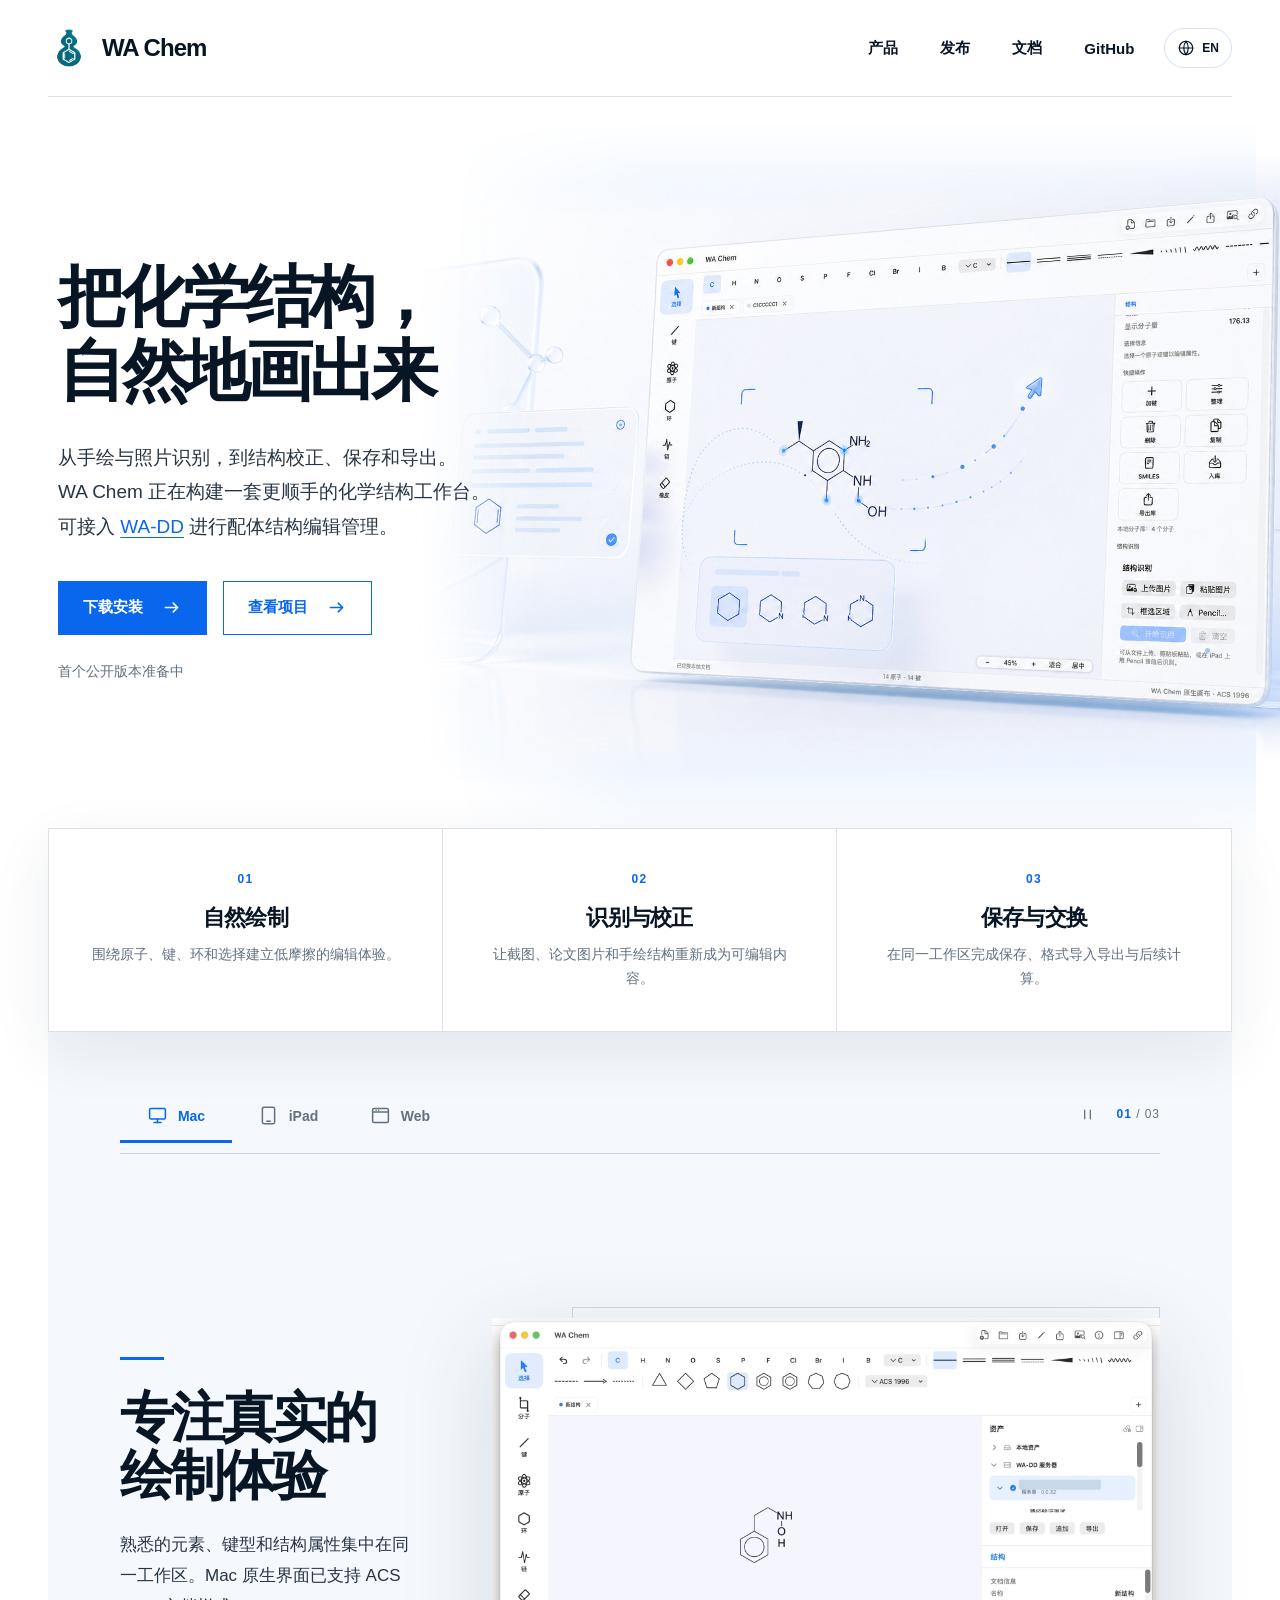
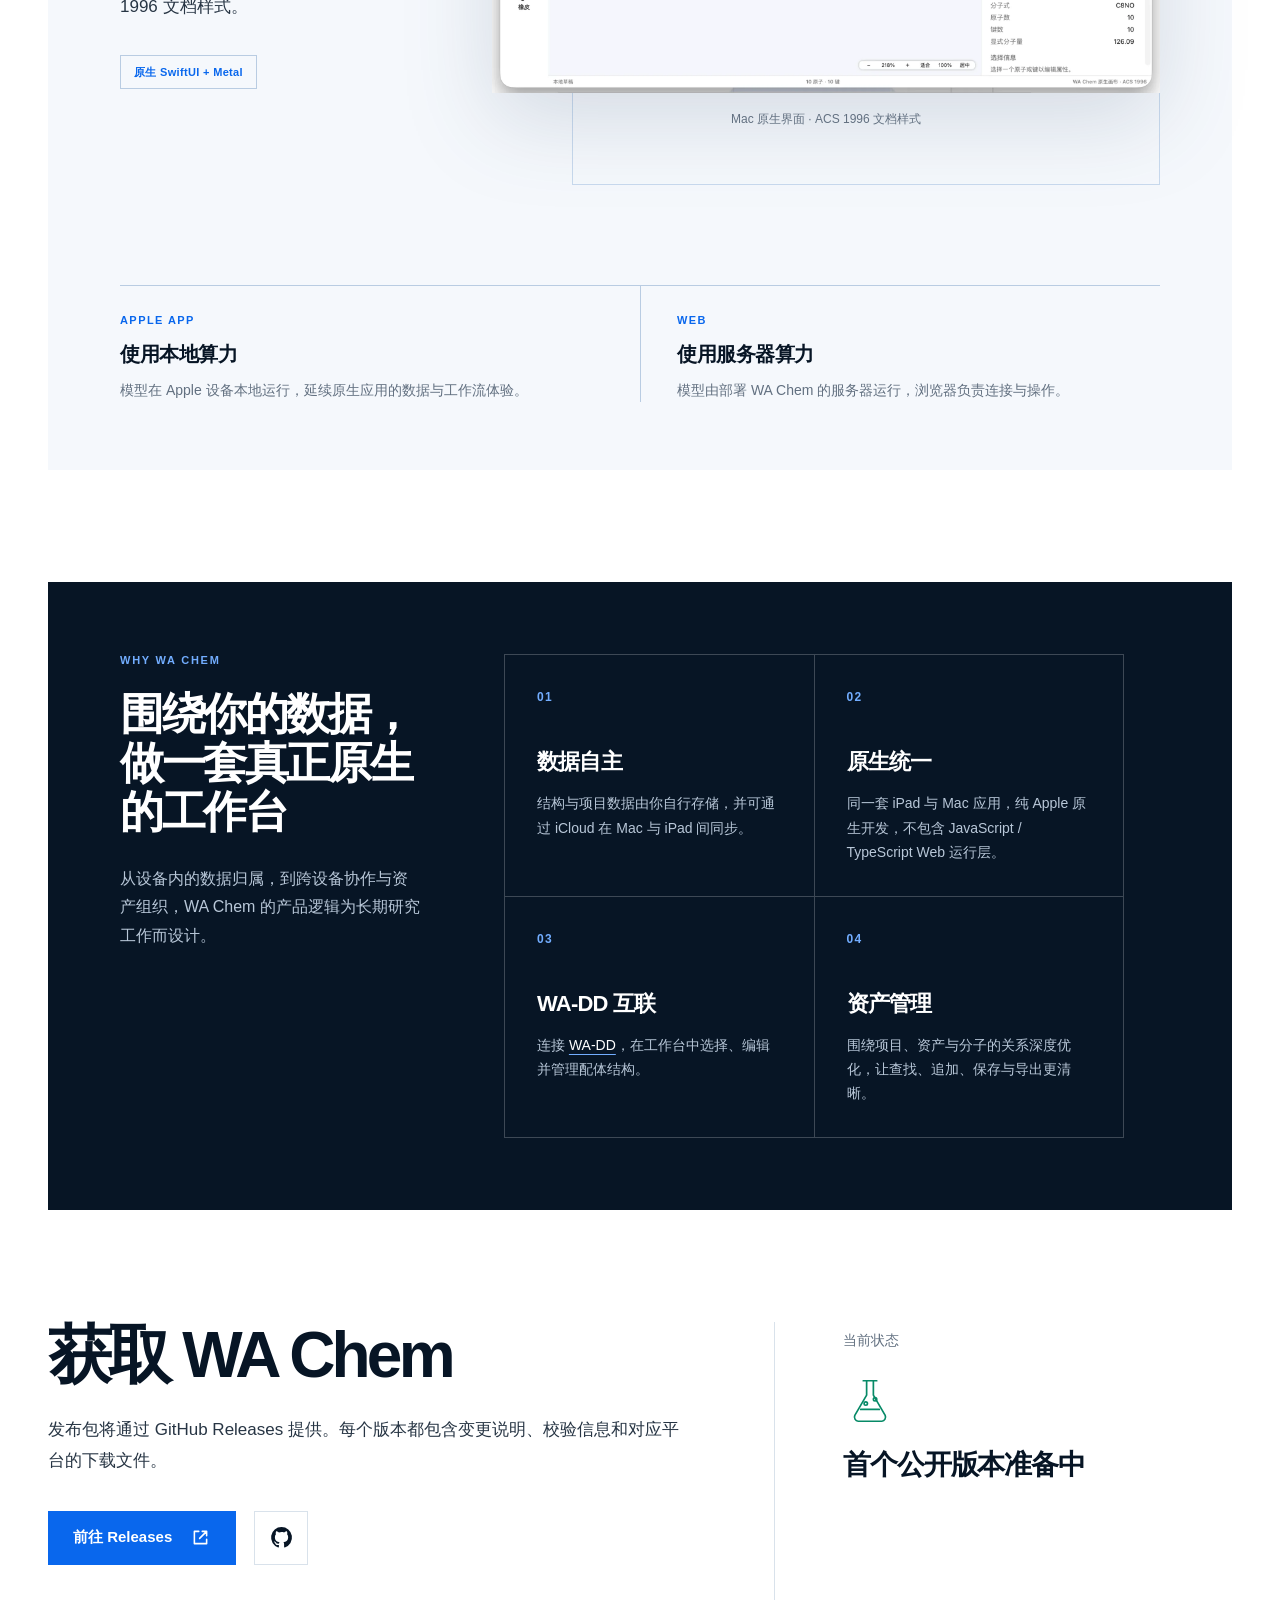
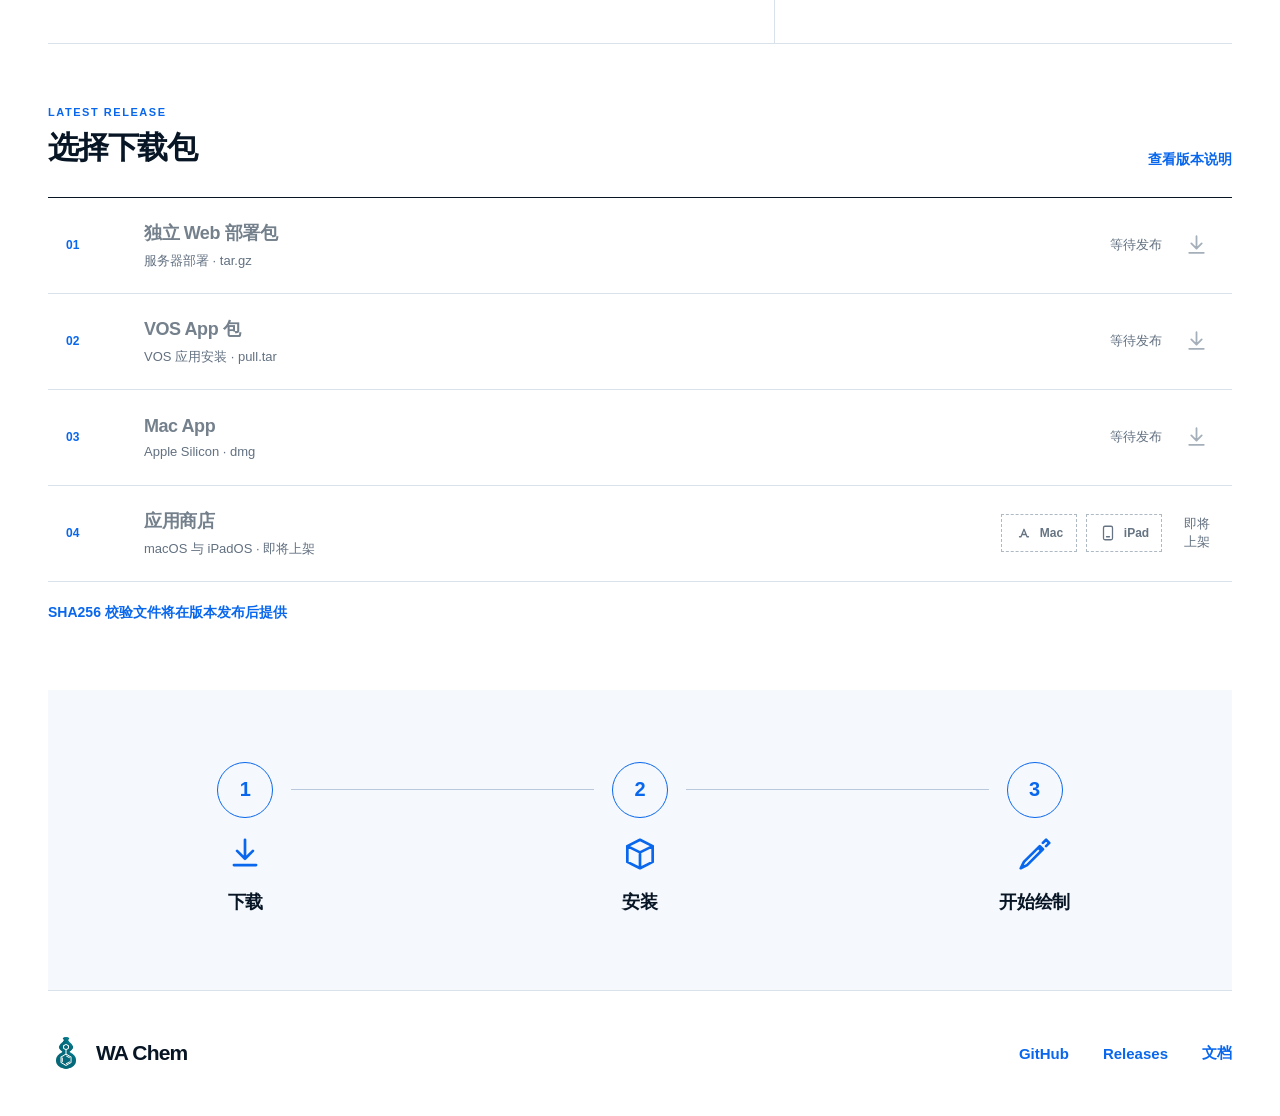
==== index.html @ e9c5c5ae "feat: add Web experience carousel slide" ====
<!doctype html>
<html lang="zh-CN">
  <head>
    <meta charset="UTF-8" />
    <meta name="viewport" content="width=device-width, initial-scale=1" />
    <meta name="description" data-i18n-content="metaDescription" content="WA Chem 官方门户：原生 Mac 与 iPad 化学结构工作台，支持数据自主存储、iCloud 同步及 WA-DD 互联。" />
    <meta name="theme-color" content="#ffffff" />
    <title>WA Chem — 化学结构工作台</title>
    <link rel="icon" type="image/png" href="assets/wa-chem-logo.png" />
    <link rel="stylesheet" href="styles.css" />
    <script defer src="script.js"></script>
  </head>
  <body>
    <a class="skip-link" href="#main" data-i18n="skipLink">跳到主要内容</a>
    <header class="site-header">
      <a class="brand" href="#top" aria-label="WA Chem 首页" data-i18n-aria="brandHome">
        <img src="assets/wa-chem-logo.png" alt="" width="42" height="42" />
        <span>WA Chem</span>
      </a>
      <div class="header-actions">
        <nav aria-label="主要导航" data-i18n-aria="mainNavigation">
          <a href="#product" data-i18n="navProduct">产品</a>
          <a href="#releases" data-i18n="navReleases">发布</a>
          <a href="https://github.com/huluxiaohuowa/wachem-web/tree/main/docs" data-i18n="navDocs">文档</a>
          <a href="https://github.com/huluxiaohuowa/wachem-web">GitHub</a>
        </nav>
        <button class="language-toggle" type="button" data-language-toggle aria-label="Switch to English">
          <svg aria-hidden="true" viewBox="0 0 24 24"><circle cx="12" cy="12" r="9" /><path d="M3 12h18M12 3a15 15 0 0 1 0 18M12 3a15 15 0 0 0 0 18" /></svg>
          <span data-language-label>EN</span>
        </button>
      </div>
    </header>

    <main id="main">
      <section class="hero" id="top" aria-labelledby="hero-title">
        <div class="hero-copy">
          <h1 id="hero-title" data-i18n-html="heroTitle">把化学结构，<br />自然地画出来</h1>
          <p data-i18n-html="heroBody">
            从手绘与照片识别，到结构校正、保存和导出。<br />
            WA Chem 正在构建一套更顺手的化学结构工作台。<br />
            可接入 <a href="https://wa-dd.fuluwa.top">WA-DD</a> 进行配体结构编辑管理。
          </p>
          <div class="actions">
            <a class="button button-primary" href="#releases">
              <span data-i18n="viewReleases">下载安装</span>
              <svg aria-hidden="true" viewBox="0 0 24 24"><path d="M5 12h14m-5-5 5 5-5 5" /></svg>
            </a>
            <a class="button button-secondary" href="https://github.com/huluxiaohuowa/wachem-web">
              <span data-i18n="viewProject">查看项目</span>
              <svg aria-hidden="true" viewBox="0 0 24 24"><path d="M5 12h14m-5-5 5 5-5 5" /></svg>
            </a>
          </div>
          <p class="release-note" data-release-status data-i18n="releasePending">首个公开版本准备中</p>
        </div>

        <figure class="molecule-stage">
          <img
            src="assets/hero-ai-assisted.jpg"
            alt="WA Chem 中由 AI 辅助识别与编辑化学结构的理念图"
            data-i18n-alt="heroAlt"
            width="1535"
            height="1024"
          />
        </figure>
      </section>

      <section class="product-strip" id="product" aria-label="WA Chem 核心流程" data-i18n-aria="productFlow">
        <div>
          <span class="strip-number">01</span>
          <h2 data-i18n="naturalDrawing">自然绘制</h2>
          <p data-i18n="naturalDrawingBody">围绕原子、键、环和选择建立低摩擦的编辑体验。</p>
        </div>
        <div>
          <span class="strip-number">02</span>
          <h2 data-i18n="recognitionCorrection">识别与校正</h2>
          <p data-i18n="recognitionCorrectionBody">让截图、论文图片和手绘结构重新成为可编辑内容。</p>
        </div>
        <div>
          <span class="strip-number">03</span>
          <h2 data-i18n="saveExchange">保存与交换</h2>
          <p data-i18n="saveExchangeBody">在同一工作区完成保存、格式导入导出与后续计算。</p>
        </div>
      </section>

      <section class="experience-section" id="interface" data-device="mac" aria-label="Mac、iPad 与 Web 使用体验" data-i18n-aria="nativeExperience">
        <span class="anchor-target" id="platform" aria-hidden="true"></span>
        <div class="experience-toolbar">
          <div class="experience-tabs" role="tablist" aria-label="切换设备界面" data-i18n-aria="deviceSwitcher">
            <button id="tab-mac" type="button" role="tab" aria-selected="true" aria-controls="panel-mac" data-experience-tab="mac" data-i18n-aria="showMac">
              <svg aria-hidden="true" viewBox="0 0 24 24"><rect x="3" y="4" width="18" height="12" rx="1.5" /><path d="M8 20h8M12 16v4" /></svg>
              <span>Mac</span>
            </button>
            <button id="tab-ipad" type="button" role="tab" aria-selected="false" aria-controls="panel-ipad" tabindex="-1" data-experience-tab="ipad" data-i18n-aria="showIpad">
              <svg aria-hidden="true" viewBox="0 0 24 24"><rect x="5" y="2.5" width="14" height="19" rx="2" /><path d="M10 18.5h4" /></svg>
              <span>iPad</span>
            </button>
            <button id="tab-web" type="button" role="tab" aria-selected="false" aria-controls="panel-web" tabindex="-1" data-experience-tab="web" data-i18n-aria="showWeb">
              <svg aria-hidden="true" viewBox="0 0 24 24"><rect x="3" y="4" width="18" height="16" rx="1.5" /><path d="M3 8h18M7 6h.01M10 6h.01" /></svg>
              <span>Web</span>
            </button>
          </div>
          <div class="experience-status">
            <button class="experience-autoplay" type="button" data-experience-autoplay aria-label="暂停自动轮播" title="暂停自动轮播" data-i18n-aria="pauseCarousel" data-i18n-title="pauseCarousel">
              <svg class="experience-pause-icon" aria-hidden="true" viewBox="0 0 24 24"><path d="M8 6v12M16 6v12" /></svg>
              <svg class="experience-play-icon" aria-hidden="true" viewBox="0 0 24 24"><path d="m9 6 9 6-9 6Z" /></svg>
            </button>
            <span class="experience-counter"><strong data-experience-counter>01</strong> / 03</span>
          </div>
        </div>

        <div class="experience-panels">
          <article class="experience-panel is-active" id="panel-mac" role="tabpanel" aria-labelledby="tab-mac" data-experience-panel="mac">
            <div class="experience-copy">
              <h2 data-i18n="interfaceTitle">专注真实的绘制体验</h2>
              <p data-i18n="interfaceBody">熟悉的元素、键型和结构属性集中在同一工作区。Mac 原生界面已支持 ACS 1996 文档样式。</p>
              <div class="experience-facts">
                <span data-i18n="nativeRendering">原生 SwiftUI + Metal</span>
              </div>
            </div>
            <figure class="experience-media experience-media-mac">
              <img
                src="assets/editor-mac.webp"
                alt="WA Chem Mac 原生编辑器界面，画布使用 ACS 1996 文档样式"
                data-i18n-alt="interfaceAlt"
                width="2200"
                height="1234"
                loading="lazy"
              />
              <figcaption data-i18n="macCaption">Mac 原生界面 · ACS 1996 文档样式</figcaption>
            </figure>
          </article>

          <article class="experience-panel" id="panel-ipad" role="tabpanel" aria-labelledby="tab-ipad" aria-hidden="true" inert data-experience-panel="ipad">
            <div class="experience-copy">
              <h2 data-i18n="platformTitle">Mac 与 iPad，统一的不只是界面</h2>
              <p data-i18n="platformBody">同一套原生 Apple 应用，共享编辑器、文档和资产管理逻辑；针对键鼠、触控与 Apple Pencil 自然适配。</p>
              <div class="experience-facts">
                <span data-i18n="touchAndPencil">触控 + Apple Pencil</span>
                <span data-i18n="icloudSync">iCloud 同步</span>
              </div>
            </div>
            <figure class="experience-media experience-media-ipad">
              <img
                src="docs/assets/editor-ipad.webp"
                alt="WA Chem 在 iPad 上运行的原生编辑器界面"
                data-i18n-alt="ipadAlt"
                width="1000"
                height="1295"
                loading="lazy"
              />
              <figcaption data-i18n="ipadCaption">iPad 原生界面 · 与 Mac 共享产品逻辑</figcaption>
            </figure>
          </article>

          <article class="experience-panel" id="panel-web" role="tabpanel" aria-labelledby="tab-web" aria-hidden="true" inert data-experience-panel="web">
            <div class="experience-copy">
              <h2 data-i18n="webExperienceTitle">随时进入 Web 工作台</h2>
              <p data-i18n="webExperienceBody">在浏览器中完成结构绘制、图像识别与 SDF 资产管理，并连接 WA-DD 延续配体结构工作流。</p>
              <div class="experience-facts">
                <span data-i18n="browserAccess">浏览器访问</span>
                <span data-i18n="serverPowered">服务器算力</span>
              </div>
            </div>
            <figure class="experience-media experience-media-web">
              <img
                src="assets/editor-web.webp"
                alt="WA Chem Web 版化学结构编辑器与资产管理界面"
                data-i18n-alt="webExperienceAlt"
                width="2200"
                height="1019"
                loading="lazy"
              />
              <figcaption data-i18n="webExperienceCaption">Web 工作台 · 服务器算力</figcaption>
            </figure>
          </article>
        </div>

        <div class="compute-paths" aria-label="不同版本的模型算力来源" data-i18n-aria="computePaths">
          <article>
            <span>Apple App</span>
            <strong data-i18n="localCompute">使用本地算力</strong>
            <p data-i18n="localComputeBody">模型在 Apple 设备本地运行，延续原生应用的数据与工作流体验。</p>
          </article>
          <article>
            <span>Web</span>
            <strong data-i18n="serverCompute">使用服务器算力</strong>
            <p data-i18n="serverComputeBody">模型由部署 WA Chem 的服务器运行，浏览器负责连接与操作。</p>
          </article>
        </div>
      </section>

      <section class="advantage-section" aria-labelledby="advantage-title">
        <div class="advantage-heading">
          <span>Why WA Chem</span>
          <h2 id="advantage-title" data-i18n="advantageTitle">围绕你的数据，做一套真正原生的工作台</h2>
          <p data-i18n="advantageBody">从设备内的数据归属，到跨设备协作与资产组织，WA Chem 的产品逻辑为长期研究工作而设计。</p>
        </div>
        <div class="advantage-grid">
          <article>
            <span>01</span>
            <h3 data-i18n="dataOwnership">数据自主</h3>
            <p data-i18n="dataOwnershipBody">结构与项目数据由你自行存储，并可通过 iCloud 在 Mac 与 iPad 间同步。</p>
          </article>
          <article>
            <span>02</span>
            <h3 data-i18n="nativeUnified">原生统一</h3>
            <p data-i18n="nativeUnifiedBody">同一套 iPad 与 Mac 应用，纯 Apple 原生开发，不包含 JavaScript / TypeScript Web 运行层。</p>
          </article>
          <article>
            <span>03</span>
            <h3 data-i18n="waDdConnection">WA-DD 互联</h3>
            <p data-i18n-html="waDdConnectionBody">连接 <a href="https://wa-dd.fuluwa.top">WA-DD</a>，在工作台中选择、编辑并管理配体结构。</p>
          </article>
          <article>
            <span>04</span>
            <h3 data-i18n="assetManagement">资产管理</h3>
            <p data-i18n="assetManagementBody">围绕项目、资产与分子的关系深度优化，让查找、追加、保存与导出更清晰。</p>
          </article>
        </div>
      </section>

      <section class="release-section" id="releases" aria-labelledby="releases-title">
        <div class="release-copy">
          <h2 id="releases-title" data-i18n="getWaChem">获取 WA Chem</h2>
          <p data-i18n="releaseBody">发布包将通过 GitHub Releases 提供。每个版本都包含变更说明、校验信息和对应平台的下载文件。</p>
          <div class="release-actions">
            <a class="button button-primary" href="https://github.com/huluxiaohuowa/wachem-web/releases">
              <span data-i18n="goToReleases">前往 Releases</span>
              <svg aria-hidden="true" viewBox="0 0 24 24"><path d="M14 5h5v5m0-5-8 8M19 14v5H5V5h5" /></svg>
            </a>
            <a class="github-link" href="https://github.com/huluxiaohuowa/wachem-web" aria-label="在 GitHub 查看 wachem-web" data-i18n-aria="viewOnGitHub">
              <svg aria-hidden="true" viewBox="0 0 24 24"><path d="M12 2a10 10 0 0 0-3.16 19.49c.5.09.68-.22.68-.48v-1.88c-2.78.6-3.37-1.18-3.37-1.18-.45-1.16-1.11-1.47-1.11-1.47-.91-.62.07-.61.07-.61 1 .07 1.53 1.03 1.53 1.03.9 1.53 2.35 1.09 2.92.83.09-.65.35-1.09.64-1.34-2.22-.25-4.55-1.11-4.55-4.94 0-1.09.39-1.98 1.03-2.68-.1-.25-.45-1.27.1-2.64 0 0 .84-.27 2.75 1.02A9.56 9.56 0 0 1 12 6.82c.85 0 1.71.11 2.51.34 1.91-1.29 2.75-1.02 2.75-1.02.55 1.37.2 2.39.1 2.64.64.7 1.03 1.59 1.03 2.68 0 3.84-2.34 4.69-4.57 4.94.36.31.68.92.68 1.86v2.76c0 .27.18.58.69.48A10 10 0 0 0 12 2Z" /></svg>
            </a>
          </div>
        </div>
        <div class="release-status" aria-live="polite">
          <span data-i18n="currentStatus">当前状态</span>
          <div class="flask" aria-hidden="true">
            <svg viewBox="0 0 64 64"><path d="M24 8h16M28 8v17L14 49a5 5 0 0 0 4 7h28a5 5 0 0 0 4-7L36 25V8M21 42h22" /><circle cx="27" cy="35" r="2" /><circle cx="38" cy="30" r="2" /></svg>
          </div>
          <strong data-release-status data-i18n="releasePending">首个公开版本准备中</strong>
        </div>

        <div class="latest-downloads" aria-labelledby="latest-downloads-title">
          <div class="downloads-heading">
            <div>
              <span>Latest Release</span>
              <h3 id="latest-downloads-title" data-i18n="chooseDownload">选择下载包</h3>
            </div>
            <a data-release-page href="https://github.com/huluxiaohuowa/wachem-web/releases" data-i18n="viewReleaseNotes">查看版本说明</a>
          </div>
          <div class="download-list">
            <a
              class="download-item is-pending"
              data-download-key="deploy"
              href="https://github.com/huluxiaohuowa/wachem-web/releases"
            >
              <span class="download-index">01</span>
              <span class="download-copy">
                <strong data-i18n="webDeployPackage">独立 Web 部署包</strong>
                <small data-i18n="webDeployPackageMeta">服务器部署 · tar.gz</small>
              </span>
              <span class="download-meta" data-download-meta data-i18n="waitingRelease">等待发布</span>
              <svg aria-hidden="true" viewBox="0 0 24 24"><path d="M12 3v12m-5-5 5 5 5-5M5 19h14" /></svg>
            </a>
            <a
              class="download-item is-pending"
              data-download-key="vos"
              href="https://github.com/huluxiaohuowa/wachem-web/releases"
            >
              <span class="download-index">02</span>
              <span class="download-copy">
                <strong data-i18n="vosPackage">VOS App 包</strong>
                <small data-i18n="vosPackageMeta">VOS 应用安装 · pull.tar</small>
              </span>
              <span class="download-meta" data-download-meta data-i18n="waitingRelease">等待发布</span>
              <svg aria-hidden="true" viewBox="0 0 24 24"><path d="M12 3v12m-5-5 5 5 5-5M5 19h14" /></svg>
            </a>
            <a
              class="download-item is-pending"
              data-download-key="mac"
              href="https://github.com/huluxiaohuowa/wachem-web/releases"
            >
              <span class="download-index">03</span>
              <span class="download-copy">
                <strong>Mac App</strong>
                <small data-i18n="macPackageMeta">Apple Silicon · dmg</small>
              </span>
              <span class="download-meta" data-download-meta data-i18n="waitingRelease">等待发布</span>
              <svg aria-hidden="true" viewBox="0 0 24 24"><path d="M12 3v12m-5-5 5 5 5-5M5 19h14" /></svg>
            </a>
            <div class="download-item is-pending store-item">
              <span class="download-index">04</span>
              <span class="download-copy">
                <strong data-i18n="appStore">应用商店</strong>
                <small data-i18n="appStoreMeta">macOS 与 iPadOS · 即将上架</small>
              </span>
              <span class="store-placeholders" aria-label="Mac App Store 与 iPad App Store 尚未上架" data-i18n-aria="appStoresPending">
                <span class="store-placeholder">
                  <svg aria-hidden="true" viewBox="0 0 24 24"><path d="m8 17 4-10 4 10M9.5 14h5M6 17h2m8 0h2" /></svg>
                  Mac
                </span>
                <span class="store-placeholder">
                  <svg aria-hidden="true" viewBox="0 0 24 24"><rect x="6" y="3" width="12" height="18" rx="2" /><path d="M10 17h4" /></svg>
                  iPad
                </span>
              </span>
              <span class="store-coming" data-i18n="comingSoon">即将上架</span>
            </div>
          </div>
          <a class="checksum-link" data-download-key="checksums" data-i18n="checksumsPending" href="https://github.com/huluxiaohuowa/wachem-web/releases">
            SHA256 校验文件将在版本发布后提供
          </a>
        </div>

        <ol class="release-steps" aria-label="开始使用的三个步骤" data-i18n-aria="gettingStartedSteps">
          <li>
            <span>1</span>
            <svg aria-hidden="true" viewBox="0 0 24 24"><path d="M12 3v12m-5-5 5 5 5-5M5 19h14" /></svg>
            <strong data-i18n="download">下载</strong>
          </li>
          <li>
            <span>2</span>
            <svg aria-hidden="true" viewBox="0 0 24 24"><path d="m4 7 8-4 8 4-8 4-8-4Zm0 0v10l8 4 8-4V7m-8 4v10" /></svg>
            <strong data-i18n="install">安装</strong>
          </li>
          <li>
            <span>3</span>
            <svg aria-hidden="true" viewBox="0 0 24 24"><path d="M5 17 3 21l4-2 10-10-2-2L5 17Zm9-9 2 2m1-5 2-2 2 2-2 2" /></svg>
            <strong data-i18n="startDrawing">开始绘制</strong>
          </li>
        </ol>
      </section>
    </main>

    <footer>
      <a class="brand" href="#top" aria-label="返回顶部" data-i18n-aria="backToTop">
        <img src="assets/wa-chem-logo.png" alt="" width="36" height="36" />
        <span>WA Chem</span>
      </a>
      <nav aria-label="页脚导航" data-i18n-aria="footerNavigation">
        <a href="https://github.com/huluxiaohuowa/wachem-web">GitHub</a>
        <a href="https://github.com/huluxiaohuowa/wachem-web/releases">Releases</a>
        <a href="https://github.com/huluxiaohuowa/wachem-web/tree/main/docs" data-i18n="navDocs">文档</a>
      </nav>
    </footer>
  </body>
</html>
---- styles.css ----
:root {
  color-scheme: light;
  --ink: #071525;
  --ink-soft: #273544;
  --muted: #627080;
  --line: #d9e2eb;
  --blue: #0967ed;
  --blue-dark: #0756ca;
  --blue-pale: #eef5ff;
  --canvas: #f5f8fc;
  --green: #078a67;
  --white: #ffffff;
  --font: Inter, ui-sans-serif, -apple-system, BlinkMacSystemFont, "Segoe UI", "PingFang SC", "Hiragino Sans GB", "Microsoft YaHei", sans-serif;
  --max: 1520px;
  --gutter: 48px;
  --section-space: 112px;
}

* { box-sizing: border-box; }
html { scroll-behavior: smooth; }
body { margin: 0; overflow-x: clip; background: var(--white); color: var(--ink); font-family: var(--font); -webkit-font-smoothing: antialiased; }
a { color: inherit; text-decoration: none; }
svg { display: block; }
.skip-link { position: fixed; left: 16px; top: -60px; z-index: 20; padding: 10px 14px; background: var(--ink); color: var(--white); transition: top 160ms ease; }
.skip-link:focus { top: 16px; }

.site-header, footer, .hero, .product-strip, .experience-section, .advantage-section, .release-section { width: min(calc(100% - (var(--gutter) * 2)), var(--max)); margin-inline: auto; }
.site-header, footer { display: flex; align-items: center; justify-content: space-between; }
.site-header { min-height: 96px; }
.brand { display: inline-flex; align-items: center; gap: 12px; font-size: 24px; font-weight: 760; letter-spacing: -0.04em; }
.brand img { object-fit: contain; }
.header-actions { display: flex; align-items: center; gap: 30px; }
nav { display: flex; align-items: center; gap: 42px; }
nav a { font-size: 15px; font-weight: 620; }
nav a:hover { color: var(--blue); }
.language-toggle { min-width: 64px; height: 40px; padding: 0 12px; display: inline-flex; align-items: center; justify-content: center; gap: 7px; border: 1px solid var(--line); border-radius: 20px; background: var(--white); color: var(--ink); font: inherit; font-size: 12px; font-weight: 760; cursor: pointer; transition: border-color 160ms ease, color 160ms ease, background 160ms ease; }
.language-toggle:hover { border-color: var(--blue); background: var(--blue-pale); color: var(--blue); }
.language-toggle svg { width: 18px; fill: none; stroke: currentColor; stroke-width: 1.6; stroke-linecap: round; stroke-linejoin: round; }

.hero { position: relative; isolation: isolate; min-height: 700px; border-top: 1px solid var(--line); display: grid; grid-template-columns: minmax(450px, 0.9fr) minmax(620px, 1.1fr); align-items: center; gap: 0; padding: 70px 0 104px; }
.hero::before { content: ""; position: absolute; z-index: -2; top: 24px; right: -2%; bottom: 24px; left: 34%; background: var(--blue-pale); -webkit-mask-image: linear-gradient(to right, transparent 0%, #000 24%, #000 100%), linear-gradient(to bottom, transparent 0%, #000 12%, #000 88%, transparent 100%); -webkit-mask-composite: source-in; mask-image: linear-gradient(to right, transparent 0%, #000 24%, #000 100%), linear-gradient(to bottom, transparent 0%, #000 12%, #000 88%, transparent 100%); mask-composite: intersect; }
.hero::after { content: ""; position: absolute; z-index: -1; right: 41%; top: 39%; width: 112px; height: 1px; background: var(--blue); opacity: 0.28; }
.hero-copy { position: relative; z-index: 2; padding-left: 10px; }
h1 { margin: 0; max-width: 650px; font-size: clamp(58px, 5.25vw, 84px); line-height: 1.09; letter-spacing: -0.065em; font-weight: 830; }
.hero-copy > p:not(.release-note) { margin: 34px 0 0; color: var(--ink-soft); font-size: 19px; line-height: 1.82; }
.hero-copy > p a { color: var(--blue); text-decoration: underline; text-decoration-thickness: 1px; text-underline-offset: 4px; }
.actions, .release-actions { display: flex; align-items: center; gap: 16px; flex-wrap: wrap; }
.actions { margin-top: 36px; }
.button { min-height: 54px; padding: 0 24px; display: inline-flex; align-items: center; justify-content: center; gap: 18px; border: 1px solid var(--blue); font-size: 15px; font-weight: 720; transition: background 160ms ease, color 160ms ease, transform 160ms ease; }
.button svg, .text-link svg { width: 21px; fill: none; stroke: currentColor; stroke-width: 1.8; stroke-linecap: round; stroke-linejoin: round; }
.button-primary { background: var(--blue); color: var(--white); }
.button-primary:hover { background: var(--blue-dark); transform: translateY(-2px); }
.button-secondary { background: var(--white); color: var(--blue); }
.button-secondary:hover { background: #f6f9ff; transform: translateY(-2px); }
.button:focus-visible, .text-link:focus-visible, nav a:focus-visible, .brand:focus-visible, .language-toggle:focus-visible { outline: 3px solid rgba(9, 103, 237, 0.3); outline-offset: 4px; }
.release-note { margin: 28px 0 0; color: var(--muted); font-size: 14px; }

.molecule-stage { position: relative; z-index: 1; min-height: 540px; margin: 0 -24px 0 -96px; display: grid; place-items: center; }
.molecule-stage::before, .molecule-stage::after { content: ""; position: absolute; border-radius: 50%; background: var(--blue); opacity: 0.35; }
.molecule-stage::before { left: 10%; top: 21%; width: 8px; height: 8px; }
.molecule-stage::after { right: 6%; bottom: 20%; width: 5px; height: 5px; }
.molecule-stage img { display: block; width: min(118%, 970px); height: auto; object-fit: contain; transform: rotate(-2deg); -webkit-mask-image: linear-gradient(to right, transparent 0%, #000 13%, #000 100%), linear-gradient(to bottom, transparent 0%, #000 8%, #000 92%, transparent 100%); -webkit-mask-composite: source-in; mask-image: linear-gradient(to right, transparent 0%, #000 13%, #000 100%), linear-gradient(to bottom, transparent 0%, #000 8%, #000 92%, transparent 100%); mask-composite: intersect; }

.product-strip { position: relative; z-index: 3; margin-top: -50px; display: grid; grid-template-columns: repeat(3, 1fr); border: 1px solid var(--line); background: var(--white); box-shadow: 0 20px 56px rgba(22, 48, 82, 0.08); }
.product-strip > div { min-height: 180px; padding: 40px 42px; border-right: 1px solid var(--line); text-align: center; }
.product-strip > div:last-child { border-right: 0; }
.strip-number { color: var(--blue); font-size: 12px; font-weight: 780; letter-spacing: 0.12em; }
.product-strip h2 { margin: 16px 0 10px; font-size: 22px; letter-spacing: -0.035em; }
.product-strip p { max-width: 330px; margin: 0 auto; color: var(--muted); font-size: 14px; line-height: 1.7; }

.experience-section { position: relative; isolation: isolate; padding: 58px 72px 68px; background: var(--canvas); --ease-in-out: cubic-bezier(0.77, 0, 0.175, 1); }
.anchor-target { position: absolute; top: 0; left: 0; }
.experience-toolbar { min-height: 64px; display: flex; align-items: flex-start; justify-content: space-between; border-bottom: 1px solid #c7d5e5; }
.experience-tabs { position: relative; display: grid; grid-template-columns: repeat(3, minmax(112px, 1fr)); }
.experience-tabs::after { content: ""; position: absolute; right: 66.6667%; bottom: -1px; left: 0; height: 3px; background: var(--blue); transform: translateX(0); transition: transform 250ms var(--ease-in-out); }
.experience-section[data-device="ipad"] .experience-tabs::after { transform: translateX(100%); }
.experience-section[data-device="web"] .experience-tabs::after { transform: translateX(200%); }
.experience-tabs button { position: relative; z-index: 1; height: 52px; padding: 0 24px; display: inline-flex; align-items: center; justify-content: center; gap: 10px; border: 0; background: transparent; color: var(--muted); font: inherit; font-size: 14px; font-weight: 720; cursor: pointer; transition: color 250ms var(--ease-in-out); }
.experience-tabs button[aria-selected="true"] { color: var(--blue); }
.experience-tabs svg { width: 21px; fill: none; stroke: currentColor; stroke-width: 1.7; stroke-linecap: round; stroke-linejoin: round; }
.experience-tabs button:focus-visible { outline: 3px solid rgba(9, 103, 237, 0.3); outline-offset: -3px; }
.experience-status { display: flex; align-items: flex-start; gap: 12px; }
.experience-autoplay { width: 34px; height: 34px; margin-top: 8px; display: grid; place-items: center; border: 1px solid transparent; background: transparent; color: var(--muted); cursor: pointer; transition: border-color 160ms ease, color 160ms ease; }
.experience-autoplay:focus-visible { outline: 3px solid rgba(9, 103, 237, 0.3); outline-offset: 1px; }
.experience-autoplay svg { grid-area: 1 / 1; width: 17px; fill: none; stroke: currentColor; stroke-width: 1.8; stroke-linecap: round; stroke-linejoin: round; }
.experience-play-icon, .experience-autoplay[data-paused="true"] .experience-pause-icon { display: none; }
.experience-autoplay[data-paused="true"] .experience-play-icon { display: block; }
.experience-counter { padding-top: 17px; color: var(--muted); font-size: 12px; font-variant-numeric: tabular-nums; letter-spacing: 0.08em; }
.experience-counter strong { color: var(--blue); font-weight: 780; }
.experience-panels { display: grid; }
.experience-panel { grid-area: 1 / 1; min-width: 0; padding: 72px 0 64px; display: grid; grid-template-columns: minmax(300px, 0.42fr) minmax(620px, 1fr); align-items: center; gap: 72px; opacity: 1; transform: translateY(0); visibility: visible; transition: opacity 250ms var(--ease-in-out), transform 250ms var(--ease-in-out), visibility 0s linear 0s; }
.experience-panel[aria-hidden="true"] { opacity: 0; transform: translateY(12px); visibility: hidden; pointer-events: none; transition-delay: 0s, 0s, 250ms; }
.experience-copy { min-width: 0; }
.experience-copy::before { content: ""; display: block; width: 44px; height: 3px; margin-bottom: 28px; background: var(--blue); }
.experience-copy h2 { max-width: 520px; margin: 0; font-size: clamp(42px, 4.2vw, 62px); line-height: 1.08; letter-spacing: -0.055em; }
.experience-copy > p { max-width: 500px; margin: 26px 0 0; color: var(--ink-soft); font-size: 17px; line-height: 1.82; }
.experience-facts { margin-top: 32px; display: flex; flex-wrap: wrap; gap: 10px; }
.experience-facts span { min-height: 34px; padding: 0 13px; display: inline-flex; align-items: center; border: 1px solid #b9cce2; color: var(--blue); font-size: 11px; font-weight: 720; letter-spacing: 0.03em; }
.experience-media { position: relative; min-width: 0; min-height: 570px; margin: 0; display: grid; align-content: center; justify-items: center; }
.experience-media::before { content: ""; position: absolute; z-index: -1; inset: 12% 0 4% 12%; border: 1px solid #c8d9ed; }
.experience-media-ipad::before { inset: 8% 18% 4%; }
.experience-media img { position: relative; display: block; width: 100%; height: auto; object-fit: contain; filter: drop-shadow(0 26px 44px rgba(26, 54, 90, 0.15)); }
.experience-media-ipad img { width: auto; max-width: 100%; max-height: 560px; }
.experience-media figcaption { position: relative; margin-top: 18px; color: var(--muted); font-size: 12px; text-align: center; }

.advantage-section { margin-top: var(--section-space); padding: 72px; display: grid; grid-template-columns: minmax(300px, 0.8fr) minmax(620px, 1.2fr); gap: 84px; background: var(--ink); color: var(--white); }
.advantage-heading > span { display: block; margin-bottom: 24px; color: #72adff; font-size: 11px; font-weight: 780; letter-spacing: 0.16em; text-transform: uppercase; }
.advantage-heading h2 { max-width: 490px; margin: 0; font-size: clamp(38px, 3.4vw, 54px); line-height: 1.12; letter-spacing: -0.055em; }
.advantage-heading p { max-width: 460px; margin: 28px 0 0; color: #b8c7d8; font-size: 16px; line-height: 1.8; }
.advantage-grid { display: grid; grid-template-columns: repeat(2, minmax(0, 1fr)); border-top: 1px solid rgba(255, 255, 255, 0.22); border-left: 1px solid rgba(255, 255, 255, 0.22); }
.advantage-grid article { min-height: 230px; padding: 32px; border-right: 1px solid rgba(255, 255, 255, 0.22); border-bottom: 1px solid rgba(255, 255, 255, 0.22); }
.advantage-grid article > span { color: #72adff; font-size: 12px; font-weight: 780; letter-spacing: 0.12em; }
.advantage-grid h3 { margin: 42px 0 14px; font-size: 22px; letter-spacing: -0.035em; }
.advantage-grid p { margin: 0; color: #b8c7d8; font-size: 14px; line-height: 1.72; }
.advantage-grid a { color: var(--white); text-decoration: underline; text-decoration-color: #72adff; text-underline-offset: 4px; }
.advantage-grid a:hover { color: #72adff; }

.compute-paths { display: grid; grid-template-columns: repeat(2, minmax(0, 1fr)); border-top: 1px solid #b9cce2; }
.compute-paths article { min-width: 0; padding: 28px 36px 0 0; }
.compute-paths article + article { padding-left: 36px; border-left: 1px solid #b9cce2; }
.compute-paths span { display: block; color: var(--blue); font-size: 11px; font-weight: 780; letter-spacing: 0.13em; text-transform: uppercase; }
.compute-paths strong { display: block; margin-top: 15px; font-size: 20px; letter-spacing: -0.025em; }
.compute-paths p { max-width: 560px; margin: 11px 0 0; color: var(--muted); font-size: 14px; line-height: 1.7; }

.release-section { padding: var(--section-space) 0 0; display: grid; grid-template-columns: 1fr 0.72fr; column-gap: 90px; }
.release-copy { padding: 0 0 78px; }
.release-copy h2 { margin: 0; font-size: clamp(48px, 5vw, 72px); line-height: 1.05; letter-spacing: -0.06em; }
.release-copy > p { max-width: 650px; margin: 26px 0 34px; color: var(--ink-soft); font-size: 17px; line-height: 1.82; }
.release-actions { gap: 18px; }
.github-link { width: 54px; height: 54px; display: inline-grid; place-items: center; border: 1px solid var(--line); color: var(--ink); transition: border-color 160ms ease, color 160ms ease, transform 160ms ease; }
.github-link:hover { border-color: var(--blue); color: var(--blue); transform: translateY(-2px); }
.github-link svg { width: 25px; fill: currentColor; }
.release-status { min-height: 220px; padding: 10px 0 68px 68px; border-left: 1px solid var(--line); }
.release-status > span { display: block; color: var(--muted); font-size: 14px; }
.release-status strong { display: block; max-width: 300px; margin-top: 18px; font-size: 28px; line-height: 1.35; letter-spacing: -0.04em; }
.flask { margin-top: 24px; color: var(--green); }
.flask svg { width: 54px; fill: none; stroke: currentColor; stroke-width: 2; stroke-linecap: round; stroke-linejoin: round; }

.latest-downloads { grid-column: 1 / -1; padding: 62px 0 68px; border-top: 1px solid var(--line); }
.downloads-heading { display: flex; align-items: end; justify-content: space-between; gap: 32px; margin-bottom: 28px; }
.downloads-heading span { display: block; margin-bottom: 9px; color: var(--blue); font-size: 11px; font-weight: 780; letter-spacing: 0.14em; text-transform: uppercase; }
.downloads-heading h3 { margin: 0; font-size: 31px; letter-spacing: -0.04em; }
.downloads-heading > a, .checksum-link { color: var(--blue); font-size: 14px; font-weight: 700; }
.downloads-heading > a:hover, .checksum-link:hover { text-decoration: underline; text-underline-offset: 4px; }
.download-list { border-top: 1px solid var(--ink); }
.download-item { min-height: 96px; padding: 0 18px; display: grid; grid-template-columns: 56px 1fr auto 30px; align-items: center; gap: 22px; border-bottom: 1px solid var(--line); transition: background 160ms ease, color 160ms ease; }
.download-item:not(.is-pending):hover { background: var(--blue-pale); }
.download-index { color: var(--blue); font-size: 12px; font-weight: 780; }
.download-copy { display: grid; gap: 7px; }
.download-copy strong { font-size: 18px; letter-spacing: -0.025em; }
.download-copy small { color: var(--muted); font-size: 13px; }
.download-meta { color: var(--muted); font-size: 13px; font-variant-numeric: tabular-nums; }
.download-item > svg { width: 25px; fill: none; stroke: var(--blue); stroke-width: 1.7; stroke-linecap: round; stroke-linejoin: round; }
.download-item.is-pending { color: #74808c; }
.download-item.is-pending > svg { stroke: #a4afba; }
.store-placeholders { display: flex; align-items: center; gap: 9px; }
.store-placeholder { min-width: 76px; height: 38px; padding: 0 11px; display: inline-flex; align-items: center; justify-content: center; gap: 7px; border: 1px dashed #aeb9c4; color: #657382; font-size: 12px; font-weight: 680; }
.store-placeholder svg { width: 18px; fill: none; stroke: currentColor; stroke-width: 1.7; stroke-linecap: round; stroke-linejoin: round; }
.store-coming { color: var(--muted); font-size: 13px; }
.checksum-link { display: inline-block; margin-top: 22px; }

.release-steps { grid-column: 1 / -1; position: relative; margin: 0; padding: 72px 0 76px; display: grid; grid-template-columns: repeat(3, minmax(0, 1fr)); list-style: none; background: var(--canvas); }
.release-steps li { position: relative; display: flex; flex-direction: column; align-items: center; justify-content: flex-start; gap: 17px; text-align: center; }
.release-steps li:not(:first-child)::before { content: ""; position: absolute; top: 27px; right: calc(50% + 46px); width: calc(100% - 92px); height: 1px; background: #b8c9dd; }
.release-steps span { position: relative; z-index: 1; width: 56px; height: 56px; border: 1px solid var(--blue); border-radius: 50%; display: grid; place-items: center; background: var(--canvas); color: var(--blue); font-size: 20px; font-weight: 760; }
.release-steps svg { width: 38px; height: 38px; fill: none; stroke: var(--blue); stroke-width: 1.7; stroke-linecap: round; stroke-linejoin: round; }
.release-steps strong { font-size: 18px; letter-spacing: -0.02em; }

footer { min-height: 126px; border-top: 1px solid var(--line); }
footer .brand { font-size: 21px; }
footer nav { gap: 34px; color: var(--blue); }

@media (max-width: 1100px) {
  :root { --gutter: 30px; }
  .header-actions { gap: 20px; }
  nav { gap: 30px; }
  .hero { grid-template-columns: minmax(390px, 0.85fr) minmax(480px, 1.15fr); }
  .hero::before { left: 40%; }
  .molecule-stage { margin-right: 0; margin-left: -54px; }
  .experience-section { padding-inline: 48px; }
  .experience-panel { grid-template-columns: minmax(280px, 0.44fr) minmax(520px, 1fr); gap: 46px; }
}

@media (max-width: 900px) {
  :root { --gutter: 24px; --section-space: 88px; }
  .site-header nav { gap: 22px; }
  .hero { min-height: auto; grid-template-columns: 1fr; gap: 38px; padding-top: 72px; }
  .hero::before { top: 51%; bottom: 60px; left: calc(-1 * var(--gutter)); width: calc(100% + (var(--gutter) * 2)); }
  .hero::after { display: none; }
  .molecule-stage { min-height: 420px; margin: 0 -3vw; }
  .molecule-stage img { width: min(100%, 760px); }
  .product-strip { margin-top: -34px; }
  .product-strip > div { padding: 34px 24px; }
  .experience-section { padding: 48px 40px 58px; }
  .experience-panel { padding-block: 58px; grid-template-columns: 1fr; gap: 40px; }
  .experience-copy > p { max-width: 680px; }
  .experience-media { min-height: 0; }
  .experience-media-mac img { width: min(100%, 820px); }
  .experience-media-ipad img { max-height: 620px; }
  .advantage-section { padding: 58px 48px; grid-template-columns: 1fr; gap: 48px; }
  .advantage-heading p { max-width: 680px; }
  .release-section { grid-template-columns: 1fr; }
  .release-status { padding: 40px 0 58px; border-top: 1px solid var(--line); border-left: 0; }
}

@media (max-width: 680px) {
  :root { --gutter: 16px; --section-space: 72px; }
  .site-header { min-height: 80px; }
  .site-header nav { display: none; }
  .header-actions { gap: 0; }
  .brand { font-size: 21px; }
  .hero { padding: 54px 0 82px; }
  h1 { font-size: clamp(44px, 13vw, 62px); }
  .hero-copy { padding: 0; }
  .hero-copy > p:not(.release-note) { margin-top: 27px; font-size: 16px; }
  .hero-copy > p br { display: none; }
  .actions { align-items: stretch; flex-direction: column; }
  .button { width: 100%; }
  .molecule-stage { min-height: 270px; margin: 0; }
  .molecule-stage img { width: 100%; transform: rotate(-0.7deg); -webkit-mask-image: none; mask-image: none; }
  .product-strip { margin-top: -28px; grid-template-columns: 1fr; }
  .product-strip > div { min-height: auto; padding: 30px 24px; border-right: 0; border-bottom: 1px solid var(--line); }
  .product-strip > div:last-child { border-bottom: 0; }
  .experience-section { padding: 34px 20px 44px; }
  .experience-toolbar { min-height: 58px; }
  .experience-tabs { width: auto; min-width: 0; flex: 1; grid-template-columns: repeat(3, minmax(0, 1fr)); }
  .experience-tabs button { height: 48px; padding-inline: 6px; gap: 6px; }
  .experience-status { gap: 0; }
  .experience-counter { display: none; }
  .experience-panel { padding: 48px 0 42px; gap: 32px; }
  .experience-copy h2 { font-size: 40px; }
  .experience-copy > p { font-size: 16px; }
  .experience-facts { margin-top: 26px; }
  .experience-media::before { display: none; }
  .experience-media-ipad img { width: min(88%, 390px); max-height: none; }
  .advantage-section { padding: 44px 24px; gap: 38px; }
  .advantage-heading h2 { font-size: 36px; }
  .advantage-heading p { font-size: 15px; }
  .advantage-grid { grid-template-columns: 1fr; }
  .advantage-grid article { min-height: auto; padding: 28px 24px; }
  .advantage-grid h3 { margin-top: 28px; }
  .compute-paths { grid-template-columns: 1fr; }
  .compute-paths article { padding: 24px 0; }
  .compute-paths article + article { padding-left: 0; border-top: 1px solid #b9cce2; border-left: 0; }
  .release-copy { padding-bottom: 56px; }
  .release-copy > p { font-size: 16px; }
  .release-actions { align-items: stretch; flex-direction: column; gap: 16px; }
  .github-link { width: 100%; }
  .release-status { padding-left: 0; }
  .release-status strong { font-size: 25px; }
  .latest-downloads { padding: 50px 0 56px; }
  .downloads-heading { align-items: flex-start; flex-direction: column; gap: 12px; }
  .download-item { min-height: 112px; padding: 0 4px; grid-template-columns: 34px 1fr 26px; gap: 12px; }
  .download-meta { grid-column: 2; }
  .download-item > svg { grid-column: 3; grid-row: 1 / span 2; }
  .store-item { grid-template-columns: 34px 1fr; padding: 20px 4px; }
  .store-placeholders { grid-column: 2; flex-wrap: wrap; }
  .store-coming { grid-column: 2; }
  .release-steps { padding: 58px 0; grid-template-columns: 1fr; gap: 46px; }
  .release-steps li { display: grid; grid-template-columns: 54px 38px 1fr; justify-items: start; align-items: center; gap: 18px; text-align: left; }
  .release-steps li:not(:first-child)::before { top: -46px; right: auto; left: 27px; width: 1px; height: 46px; }
  .release-steps span, .release-steps svg, .release-steps strong { grid-row: 1; }
  footer { min-height: 148px; align-items: flex-start; flex-direction: column; justify-content: center; gap: 24px; }
  footer nav { gap: 24px; }
}

@media (prefers-reduced-motion: reduce) {
  html { scroll-behavior: auto; }
  *, *::before, *::after { transition-duration: 0.01ms !important; }
  .experience-panel[aria-hidden="true"] { transform: none; }
}

@media (hover: hover) and (pointer: fine) {
  .experience-tabs button:hover { color: var(--blue); }
  .experience-autoplay:hover { border-color: #b9cce2; color: var(--blue); }
}
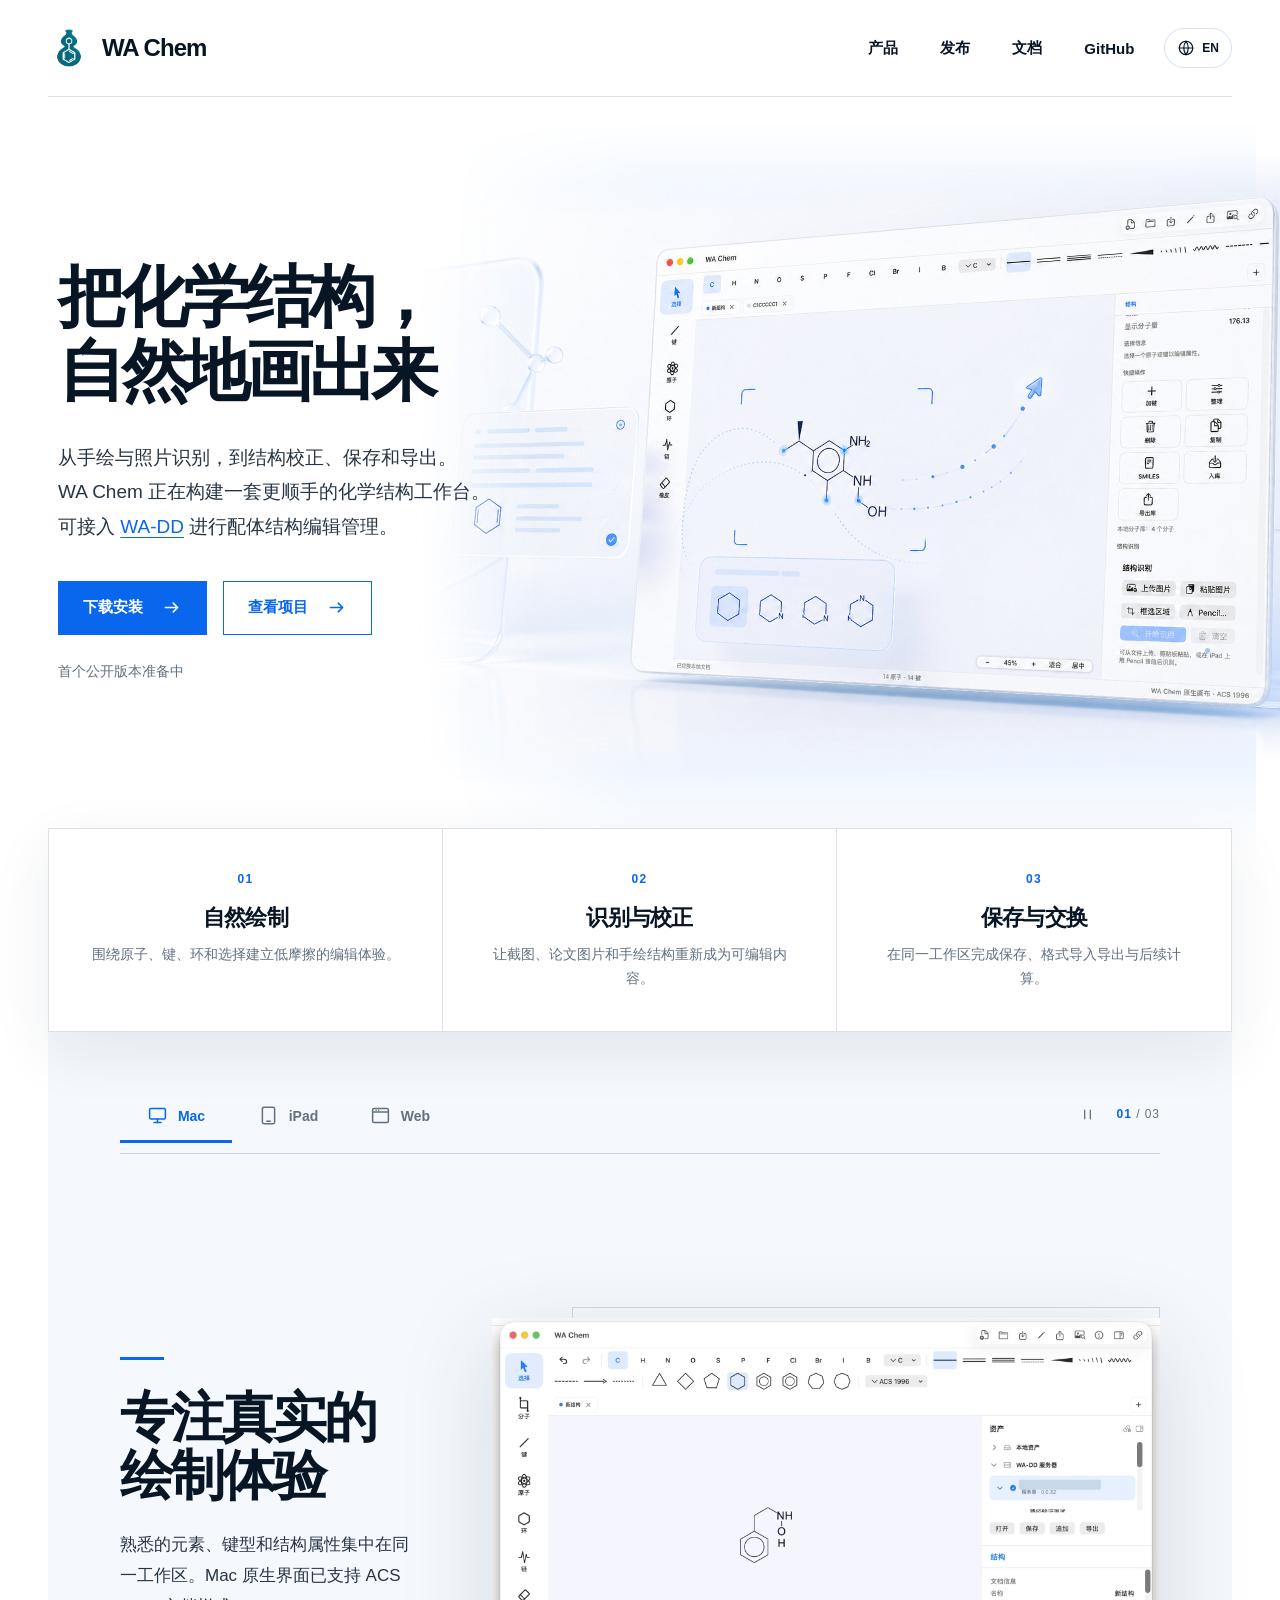
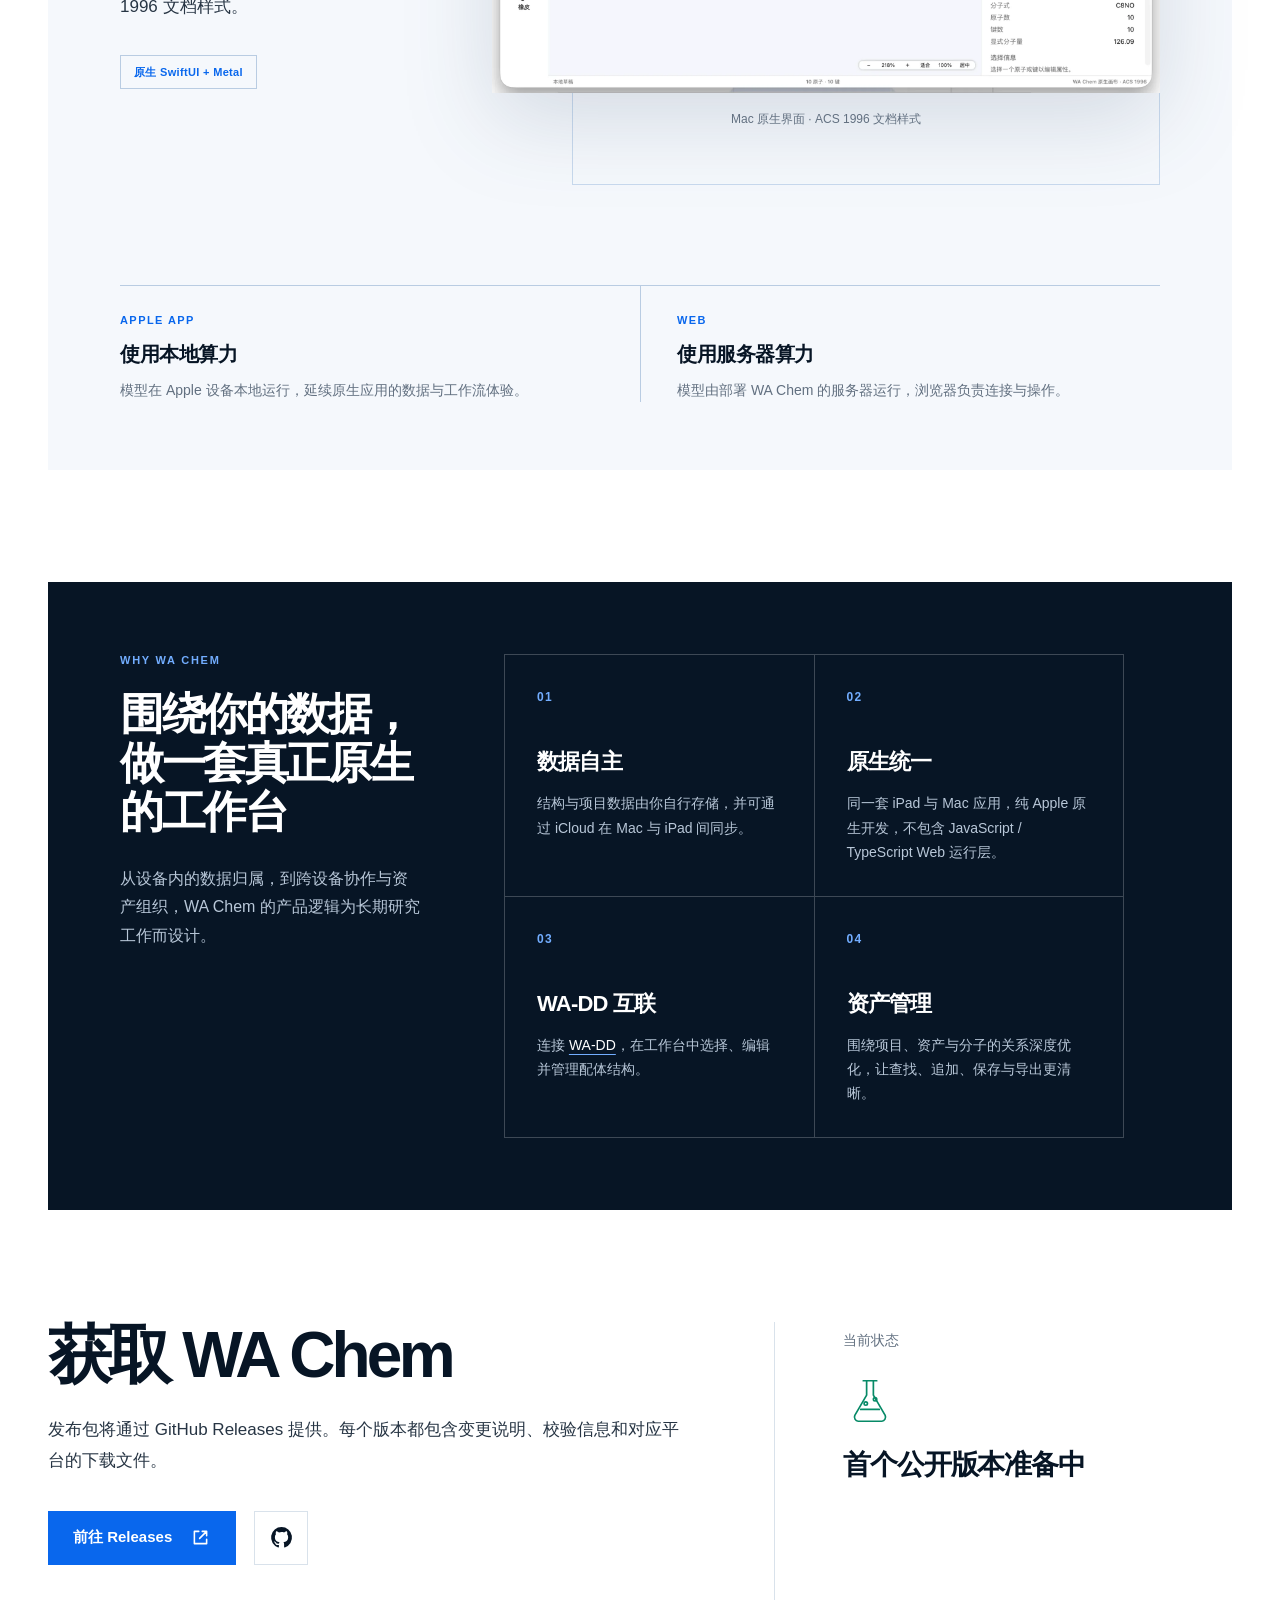
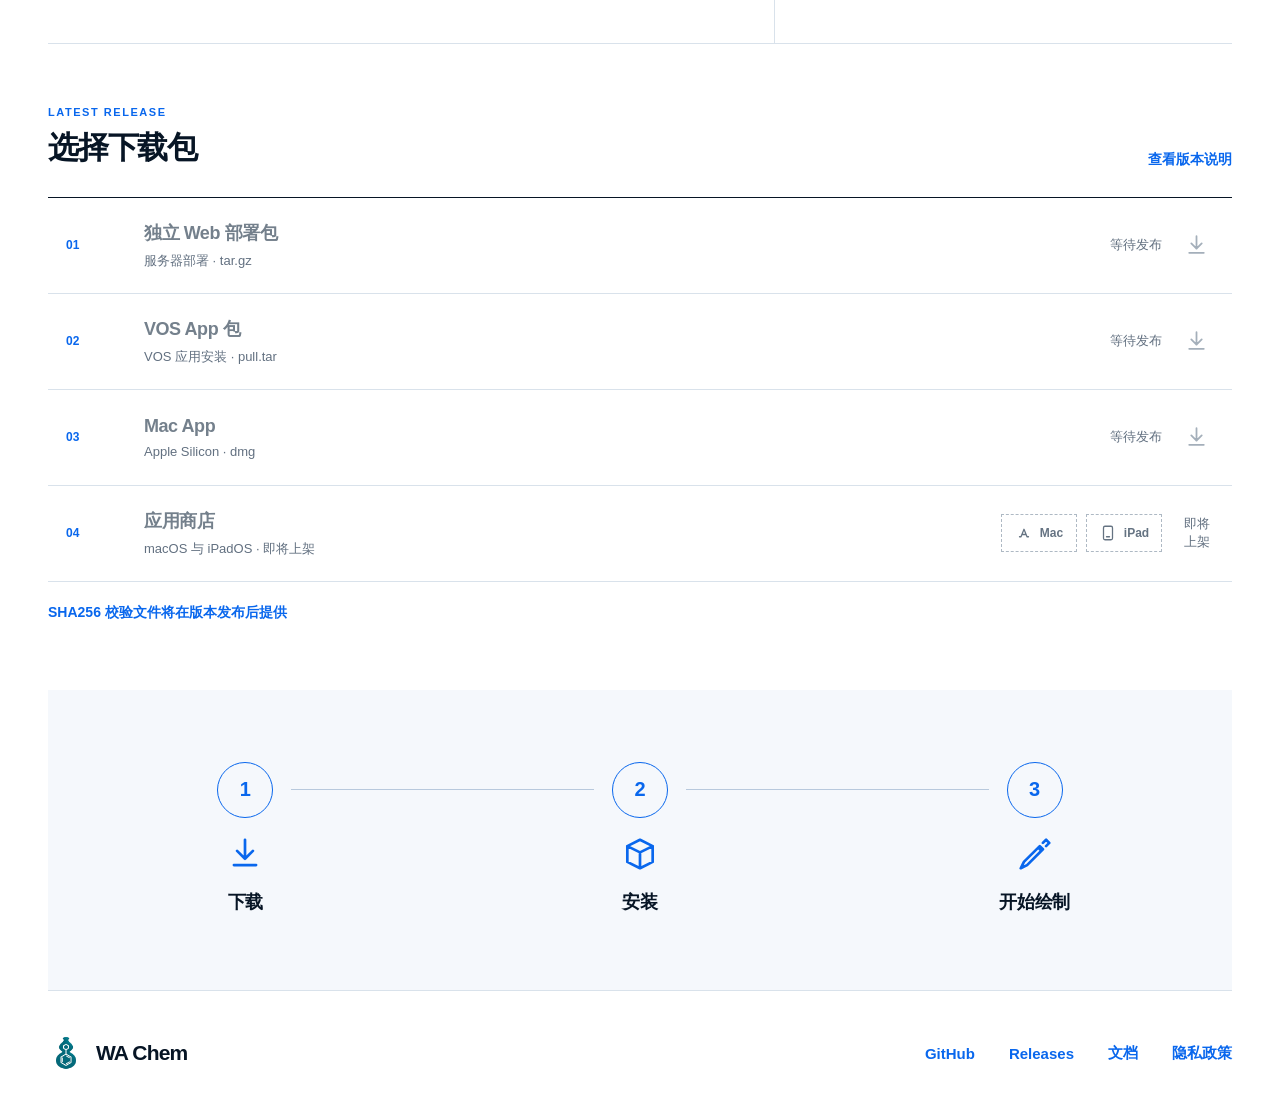
==== commit ce47cc5b: "docs: publish WA Chem privacy policy" ====
--- a/index.html
+++ b/index.html
@@ -167,7 +167,7 @@
                 alt="WA Chem Web 版化学结构编辑器与资产管理界面"
                 data-i18n-alt="webExperienceAlt"
                 width="2200"
-                height="1019"
+                height="1025"
                 loading="lazy"
               />
               <figcaption data-i18n="webExperienceCaption">Web 工作台 · 服务器算力</figcaption>
@@ -342,6 +342,7 @@
         <a href="https://github.com/huluxiaohuowa/wachem-web">GitHub</a>
         <a href="https://github.com/huluxiaohuowa/wachem-web/releases">Releases</a>
         <a href="https://github.com/huluxiaohuowa/wachem-web/tree/main/docs" data-i18n="navDocs">文档</a>
+        <a href="privacy/" data-i18n="privacyPolicy">隐私政策</a>
       </nav>
     </footer>
   </body>
--- a/styles.css
+++ b/styles.css
@@ -169,6 +169,19 @@
 footer { min-height: 126px; border-top: 1px solid var(--line); }
 footer .brand { font-size: 21px; }
 footer nav { gap: 34px; color: var(--blue); }
+
+.policy-page { max-width: 960px; margin: 0 auto; padding: 84px var(--gutter) 120px; }
+.policy-hero { padding-bottom: 64px; border-bottom: 1px solid var(--line); }
+.policy-hero > span { color: var(--blue); font-size: 12px; font-weight: 780; letter-spacing: 0.14em; text-transform: uppercase; }
+.policy-hero h1 { margin: 18px 0 22px; font-size: clamp(48px, 7vw, 76px); line-height: 1.04; letter-spacing: -0.055em; }
+.policy-hero h1 small { color: var(--muted); font-size: 0.48em; font-weight: 580; letter-spacing: -0.025em; }
+.policy-hero p { margin: 0; color: var(--muted); font-size: 14px; }
+.policy-content { padding: 70px 0 12px; }
+.policy-content + .policy-content { margin-top: 58px; border-top: 1px solid var(--line); }
+.policy-content h2 { margin: 0 0 42px; font-size: clamp(34px, 5vw, 48px); letter-spacing: -0.045em; }
+.policy-content h3 { margin: 34px 0 10px; font-size: 19px; letter-spacing: -0.02em; }
+.policy-content p { margin: 0; color: var(--ink-soft); font-size: 16px; line-height: 1.85; }
+.policy-content a { color: var(--blue); text-decoration: underline; text-underline-offset: 3px; }
 
 @media (max-width: 1100px) {
   :root { --gutter: 30px; }
@@ -262,6 +275,9 @@
   .release-steps span, .release-steps svg, .release-steps strong { grid-row: 1; }
   footer { min-height: 148px; align-items: flex-start; flex-direction: column; justify-content: center; gap: 24px; }
   footer nav { gap: 24px; }
+  .policy-page { padding-top: 54px; padding-bottom: 84px; }
+  .policy-hero { padding-bottom: 46px; }
+  .policy-content { padding-top: 52px; }
 }
 
 @media (prefers-reduced-motion: reduce) {
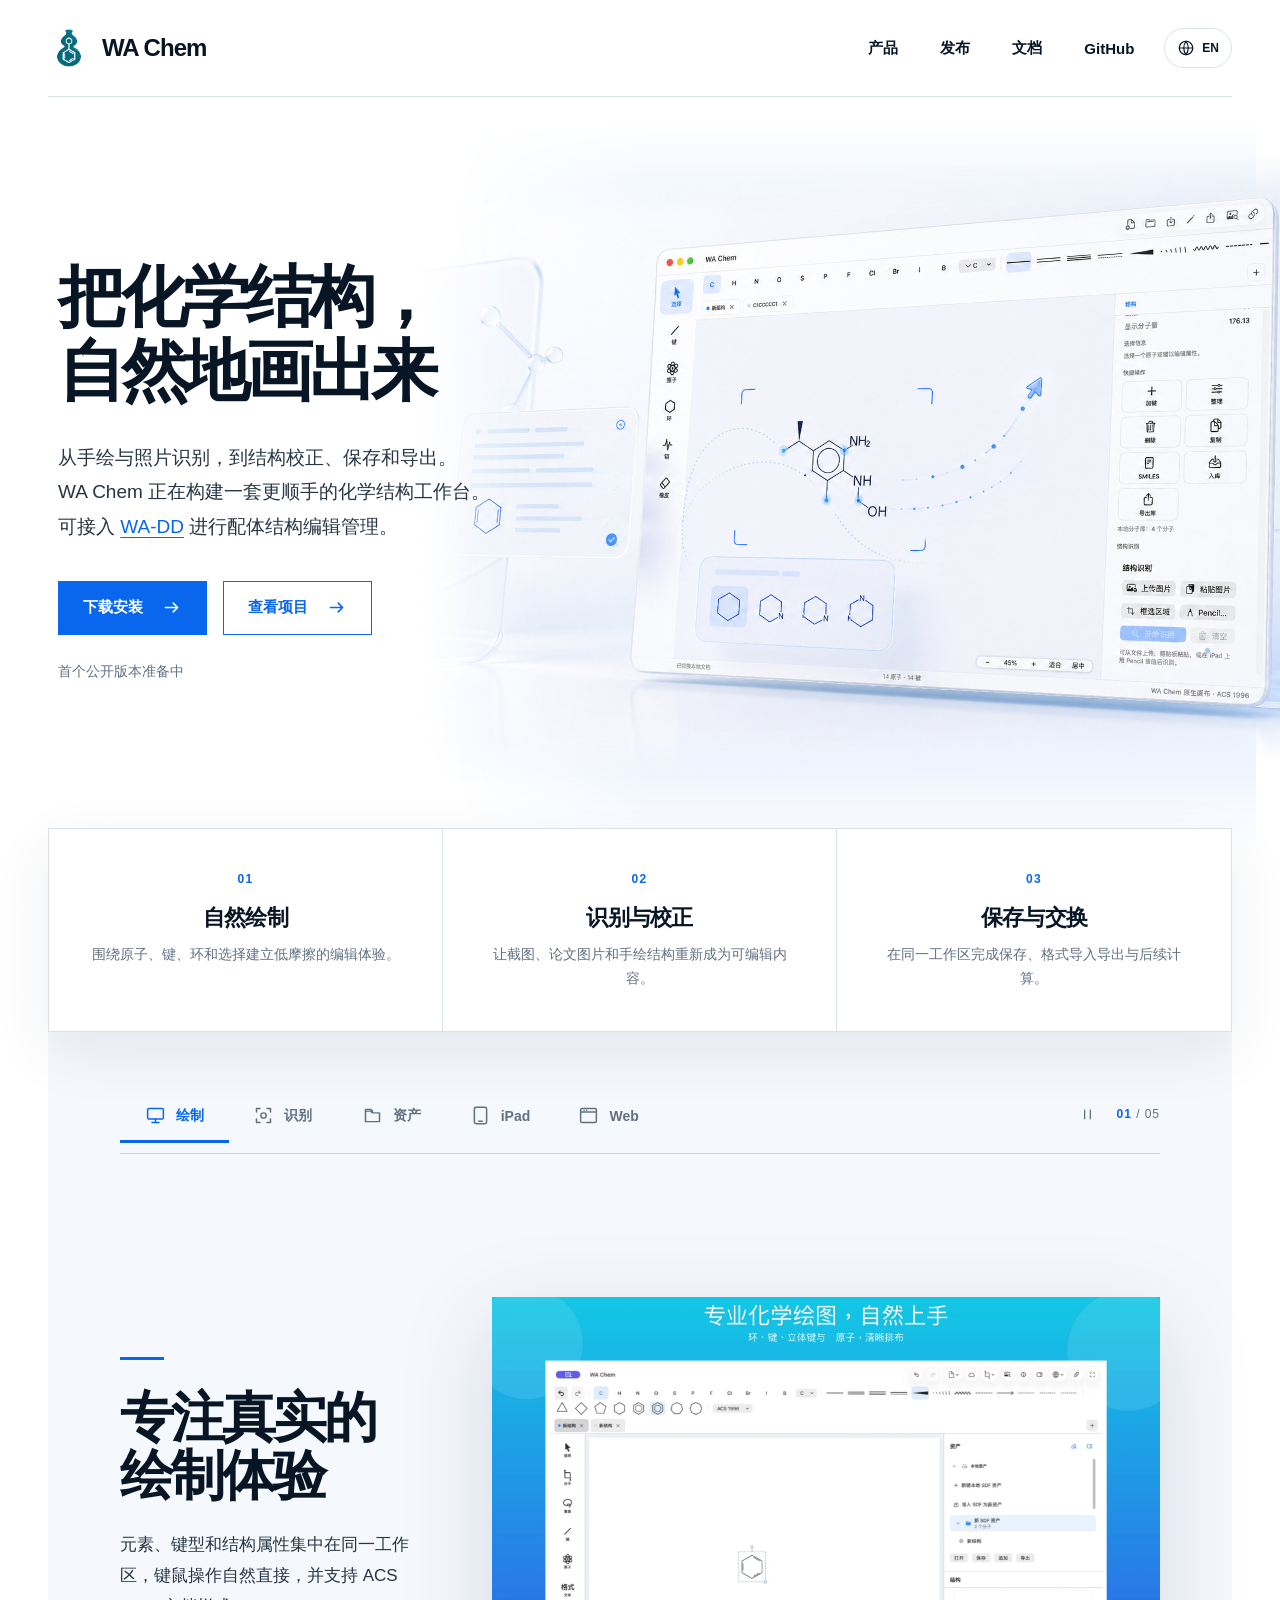
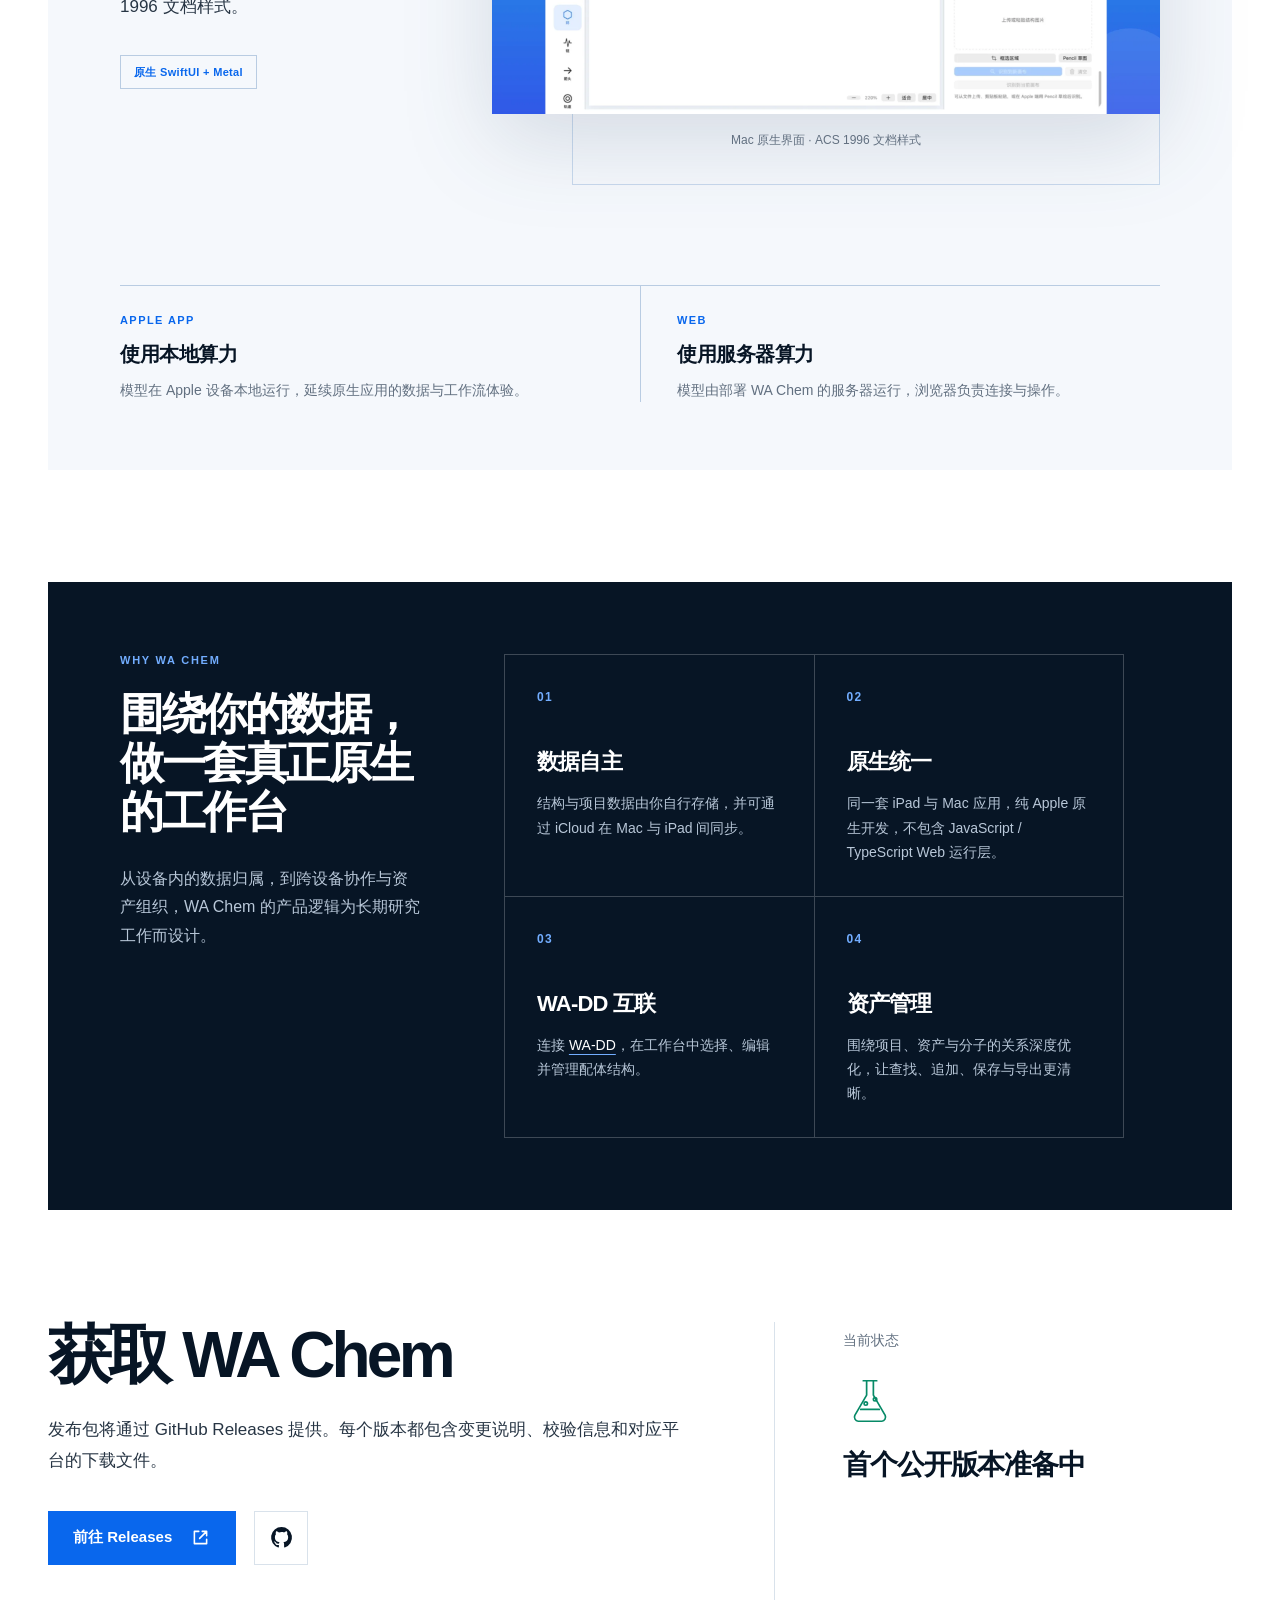
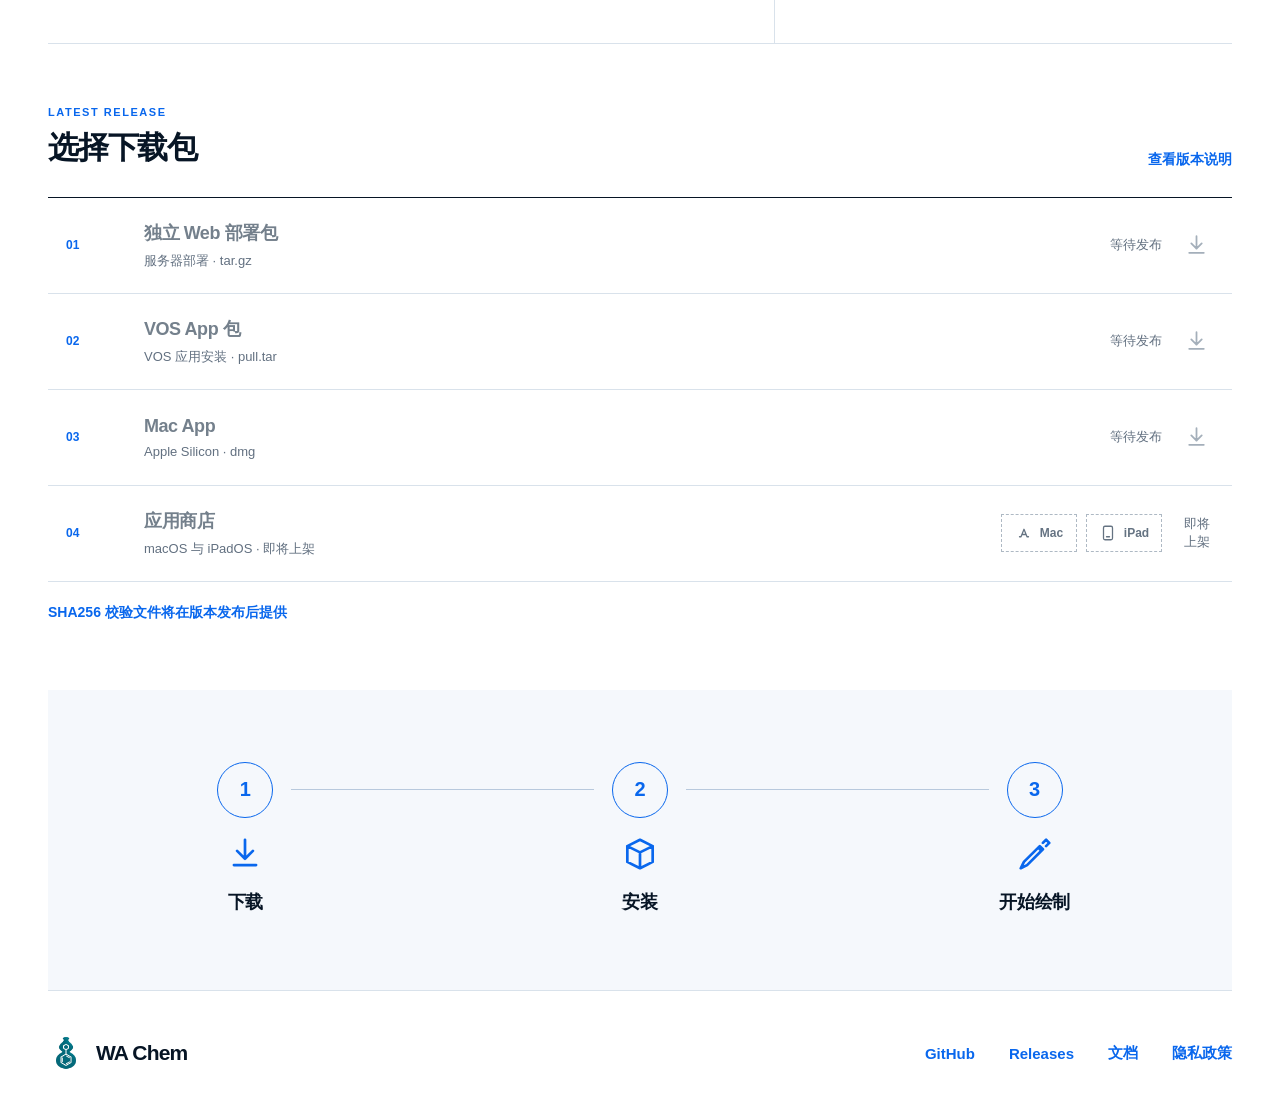
==== commit e769fe23: "feat: refresh product showcase" ====
--- a/index.html
+++ b/index.html
@@ -82,13 +82,21 @@
         </div>
       </section>
 
-      <section class="experience-section" id="interface" data-device="mac" aria-label="Mac、iPad 与 Web 使用体验" data-i18n-aria="nativeExperience">
+      <section class="experience-section" id="interface" data-device="draw" aria-label="Mac、iPad 与 Web 使用体验" data-i18n-aria="nativeExperience">
         <span class="anchor-target" id="platform" aria-hidden="true"></span>
         <div class="experience-toolbar">
           <div class="experience-tabs" role="tablist" aria-label="切换设备界面" data-i18n-aria="deviceSwitcher">
-            <button id="tab-mac" type="button" role="tab" aria-selected="true" aria-controls="panel-mac" data-experience-tab="mac" data-i18n-aria="showMac">
+            <button id="tab-draw" type="button" role="tab" aria-selected="true" aria-controls="panel-draw" data-experience-tab="draw" data-i18n-aria="showDraw">
               <svg aria-hidden="true" viewBox="0 0 24 24"><rect x="3" y="4" width="18" height="12" rx="1.5" /><path d="M8 20h8M12 16v4" /></svg>
-              <span>Mac</span>
+              <span data-i18n="drawTab">绘制</span>
+            </button>
+            <button id="tab-recognize" type="button" role="tab" aria-selected="false" aria-controls="panel-recognize" tabindex="-1" data-experience-tab="recognize" data-i18n-aria="showRecognize">
+              <svg aria-hidden="true" viewBox="0 0 24 24"><path d="M4 8V4h4M16 4h4v4M20 16v4h-4M8 20H4v-4" /><circle cx="12" cy="12" r="3" /></svg>
+              <span data-i18n="recognizeTab">识别</span>
+            </button>
+            <button id="tab-assets" type="button" role="tab" aria-selected="false" aria-controls="panel-assets" tabindex="-1" data-experience-tab="assets" data-i18n-aria="showAssets">
+              <svg aria-hidden="true" viewBox="0 0 24 24"><path d="M4 7h6l2 2h8v10H4Z" /><path d="M4 7V5h6l2 2" /></svg>
+              <span data-i18n="assetsTab">资产</span>
             </button>
             <button id="tab-ipad" type="button" role="tab" aria-selected="false" aria-controls="panel-ipad" tabindex="-1" data-experience-tab="ipad" data-i18n-aria="showIpad">
               <svg aria-hidden="true" viewBox="0 0 24 24"><rect x="5" y="2.5" width="14" height="19" rx="2" /><path d="M10 18.5h4" /></svg>
@@ -104,29 +112,55 @@
               <svg class="experience-pause-icon" aria-hidden="true" viewBox="0 0 24 24"><path d="M8 6v12M16 6v12" /></svg>
               <svg class="experience-play-icon" aria-hidden="true" viewBox="0 0 24 24"><path d="m9 6 9 6-9 6Z" /></svg>
             </button>
-            <span class="experience-counter"><strong data-experience-counter>01</strong> / 03</span>
+            <span class="experience-counter"><strong data-experience-counter>01</strong> / 05</span>
           </div>
         </div>
 
         <div class="experience-panels">
-          <article class="experience-panel is-active" id="panel-mac" role="tabpanel" aria-labelledby="tab-mac" data-experience-panel="mac">
+          <article class="experience-panel is-active" id="panel-draw" role="tabpanel" aria-labelledby="tab-draw" data-experience-panel="draw">
             <div class="experience-copy">
               <h2 data-i18n="interfaceTitle">专注真实的绘制体验</h2>
-              <p data-i18n="interfaceBody">熟悉的元素、键型和结构属性集中在同一工作区。Mac 原生界面已支持 ACS 1996 文档样式。</p>
+              <p data-i18n="interfaceBody">元素、键型和结构属性集中在同一工作区，键鼠操作自然直接，并支持 ACS 1996 文档样式。</p>
               <div class="experience-facts">
                 <span data-i18n="nativeRendering">原生 SwiftUI + Metal</span>
               </div>
             </div>
             <figure class="experience-media experience-media-mac">
               <img
-                src="assets/editor-mac.webp"
+                src="assets/showcase/mac-draw-cn.webp"
+                data-i18n-src-zh-cn="assets/showcase/mac-draw-cn.webp"
+                data-i18n-src-en="assets/showcase/mac-draw-en.webp"
                 alt="WA Chem Mac 原生编辑器界面，画布使用 ACS 1996 文档样式"
                 data-i18n-alt="interfaceAlt"
                 width="2200"
-                height="1234"
+                height="1375"
                 loading="lazy"
               />
               <figcaption data-i18n="macCaption">Mac 原生界面 · ACS 1996 文档样式</figcaption>
+            </figure>
+          </article>
+
+          <article class="experience-panel" id="panel-recognize" role="tabpanel" aria-labelledby="tab-recognize" aria-hidden="true" inert data-experience-panel="recognize">
+            <div class="experience-copy">
+              <h2 data-i18n="recognizeTitle">从图片到可编辑结构</h2>
+              <p data-i18n="recognizeBody">导入截图、论文图片或手绘草图，在设备本地完成识别，再回到画布继续校正。</p>
+              <div class="experience-facts"><span data-i18n="onDeviceRecognition">设备端识别</span></div>
+            </div>
+            <figure class="experience-media experience-media-mac">
+              <img src="assets/showcase/mac-recognize-cn.webp" data-i18n-src-zh-cn="assets/showcase/mac-recognize-cn.webp" data-i18n-src-en="assets/showcase/mac-recognize-en.webp" alt="WA Chem 在 Mac 上把图片识别为可编辑化学结构" data-i18n-alt="recognizeAlt" width="2200" height="1375" loading="lazy" />
+              <figcaption data-i18n="recognizeCaption">Mac 原生界面 · 图片与手绘识别</figcaption>
+            </figure>
+          </article>
+
+          <article class="experience-panel" id="panel-assets" role="tabpanel" aria-labelledby="tab-assets" aria-hidden="true" inert data-experience-panel="assets">
+            <div class="experience-copy">
+              <h2 data-i18n="assetsTitle">结构与项目井然有序</h2>
+              <p data-i18n="assetsBody">用本地 SDF 资产组织常用分子，并与 WA-DD 项目衔接，随时载入、追加或导出。</p>
+              <div class="experience-facts"><span data-i18n="localAssets">本地 SDF 资产</span><span>WA-DD</span></div>
+            </div>
+            <figure class="experience-media experience-media-mac">
+              <img src="assets/showcase/mac-assets-cn.webp" data-i18n-src-zh-cn="assets/showcase/mac-assets-cn.webp" data-i18n-src-en="assets/showcase/mac-assets-en.webp" alt="WA Chem Mac 原生应用中的分子资产管理" data-i18n-alt="assetsAlt" width="2200" height="1375" loading="lazy" />
+              <figcaption data-i18n="assetsCaption">Mac 原生界面 · SDF 资产与 WA-DD</figcaption>
             </figure>
           </article>
 
@@ -141,11 +175,13 @@
             </div>
             <figure class="experience-media experience-media-ipad">
               <img
-                src="docs/assets/editor-ipad.webp"
+                src="assets/showcase/ipad-draw-cn.webp"
+                data-i18n-src-zh-cn="assets/showcase/ipad-draw-cn.webp"
+                data-i18n-src-en="assets/showcase/ipad-draw-en.webp"
                 alt="WA Chem 在 iPad 上运行的原生编辑器界面"
                 data-i18n-alt="ipadAlt"
-                width="1000"
-                height="1295"
+                width="1100"
+                height="1467"
                 loading="lazy"
               />
               <figcaption data-i18n="ipadCaption">iPad 原生界面 · 与 Mac 共享产品逻辑</figcaption>
--- a/styles.css
+++ b/styles.css
@@ -71,10 +71,12 @@
 .experience-section { position: relative; isolation: isolate; padding: 58px 72px 68px; background: var(--canvas); --ease-in-out: cubic-bezier(0.77, 0, 0.175, 1); }
 .anchor-target { position: absolute; top: 0; left: 0; }
 .experience-toolbar { min-height: 64px; display: flex; align-items: flex-start; justify-content: space-between; border-bottom: 1px solid #c7d5e5; }
-.experience-tabs { position: relative; display: grid; grid-template-columns: repeat(3, minmax(112px, 1fr)); }
-.experience-tabs::after { content: ""; position: absolute; right: 66.6667%; bottom: -1px; left: 0; height: 3px; background: var(--blue); transform: translateX(0); transition: transform 250ms var(--ease-in-out); }
-.experience-section[data-device="ipad"] .experience-tabs::after { transform: translateX(100%); }
-.experience-section[data-device="web"] .experience-tabs::after { transform: translateX(200%); }
+.experience-tabs { position: relative; display: grid; grid-template-columns: repeat(5, minmax(96px, 1fr)); }
+.experience-tabs::after { content: ""; position: absolute; right: 80%; bottom: -1px; left: 0; height: 3px; background: var(--blue); transform: translateX(0); transition: transform 250ms var(--ease-in-out); }
+.experience-section[data-device="recognize"] .experience-tabs::after { transform: translateX(100%); }
+.experience-section[data-device="assets"] .experience-tabs::after { transform: translateX(200%); }
+.experience-section[data-device="ipad"] .experience-tabs::after { transform: translateX(300%); }
+.experience-section[data-device="web"] .experience-tabs::after { transform: translateX(400%); }
 .experience-tabs button { position: relative; z-index: 1; height: 52px; padding: 0 24px; display: inline-flex; align-items: center; justify-content: center; gap: 10px; border: 0; background: transparent; color: var(--muted); font: inherit; font-size: 14px; font-weight: 720; cursor: pointer; transition: color 250ms var(--ease-in-out); }
 .experience-tabs button[aria-selected="true"] { color: var(--blue); }
 .experience-tabs svg { width: 21px; fill: none; stroke: currentColor; stroke-width: 1.7; stroke-linecap: round; stroke-linejoin: round; }
@@ -236,8 +238,9 @@
   .product-strip > div:last-child { border-bottom: 0; }
   .experience-section { padding: 34px 20px 44px; }
   .experience-toolbar { min-height: 58px; }
-  .experience-tabs { width: auto; min-width: 0; flex: 1; grid-template-columns: repeat(3, minmax(0, 1fr)); }
-  .experience-tabs button { height: 48px; padding-inline: 6px; gap: 6px; }
+  .experience-tabs { width: auto; min-width: 0; flex: 1; grid-template-columns: repeat(5, minmax(0, 1fr)); }
+  .experience-tabs button { height: 48px; padding-inline: 4px; gap: 4px; font-size: 11px; }
+  .experience-tabs svg { display: none; }
   .experience-status { gap: 0; }
   .experience-counter { display: none; }
   .experience-panel { padding: 48px 0 42px; gap: 32px; }
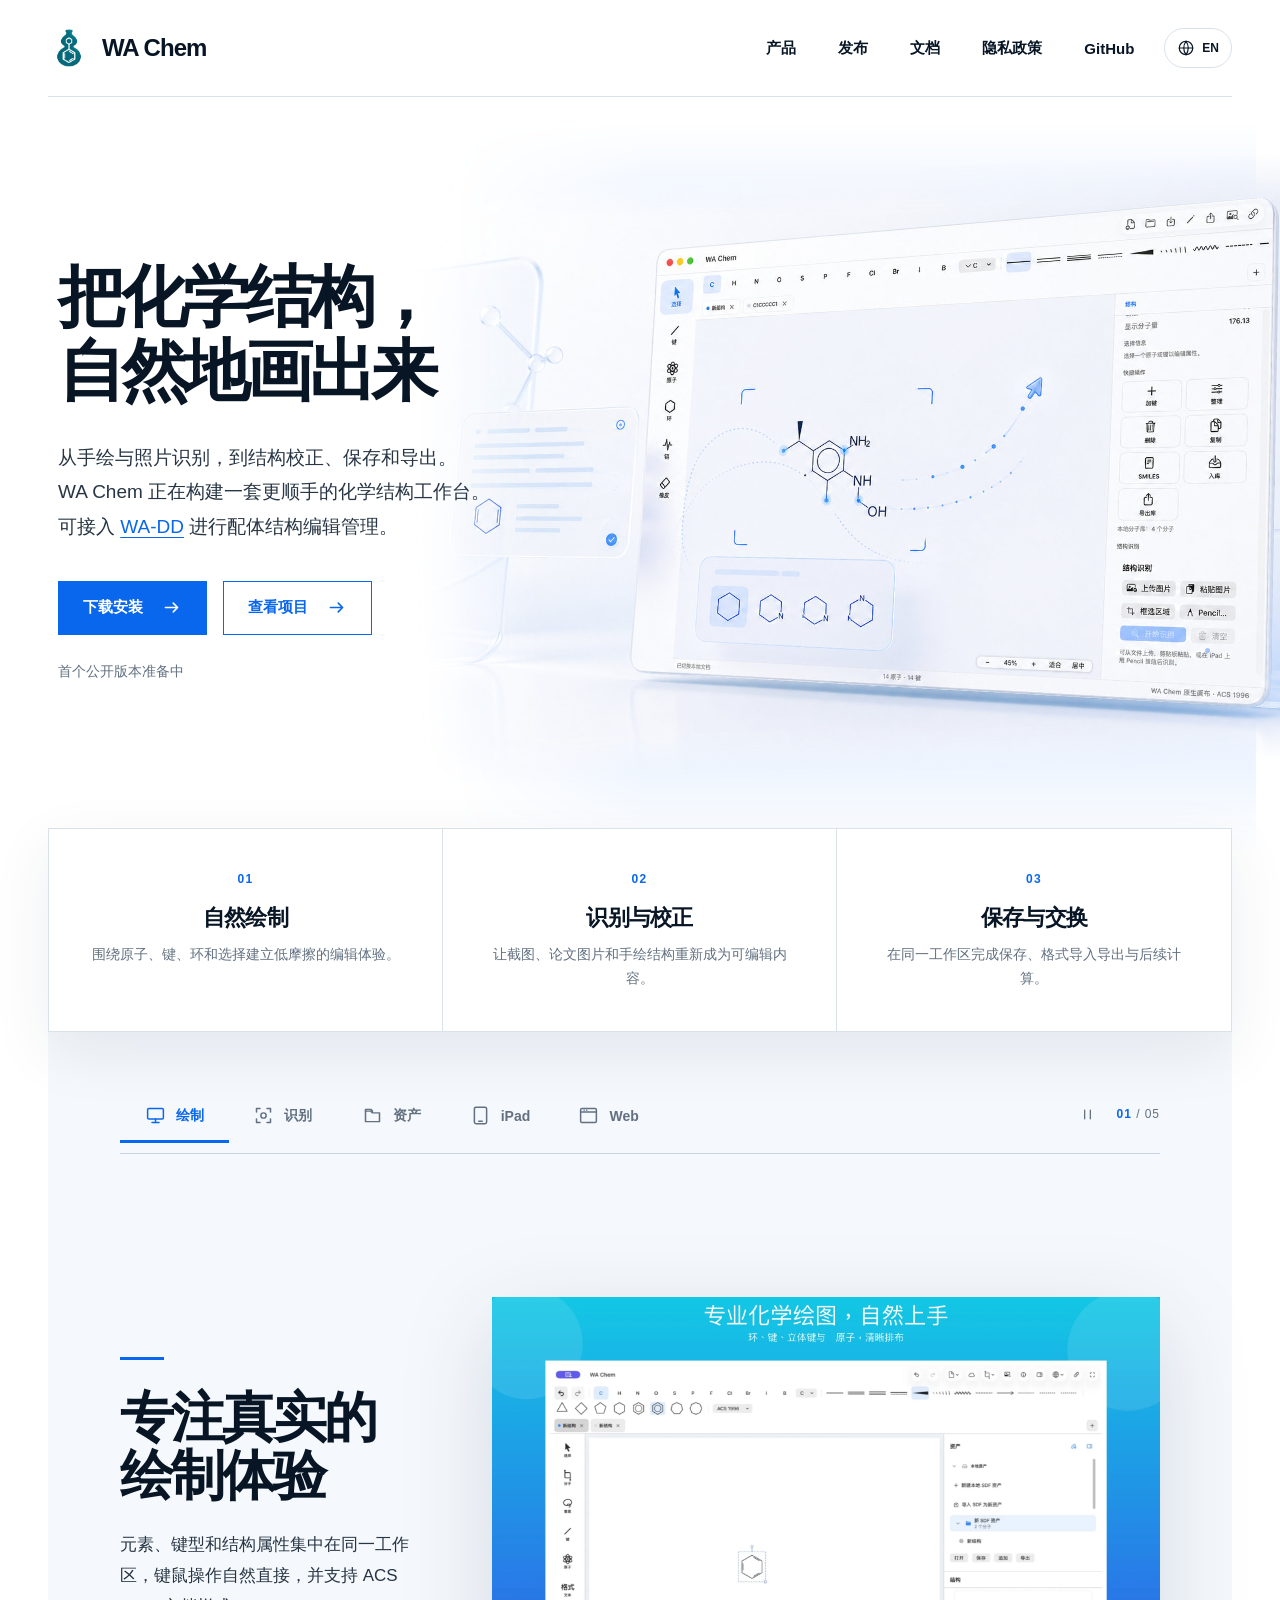
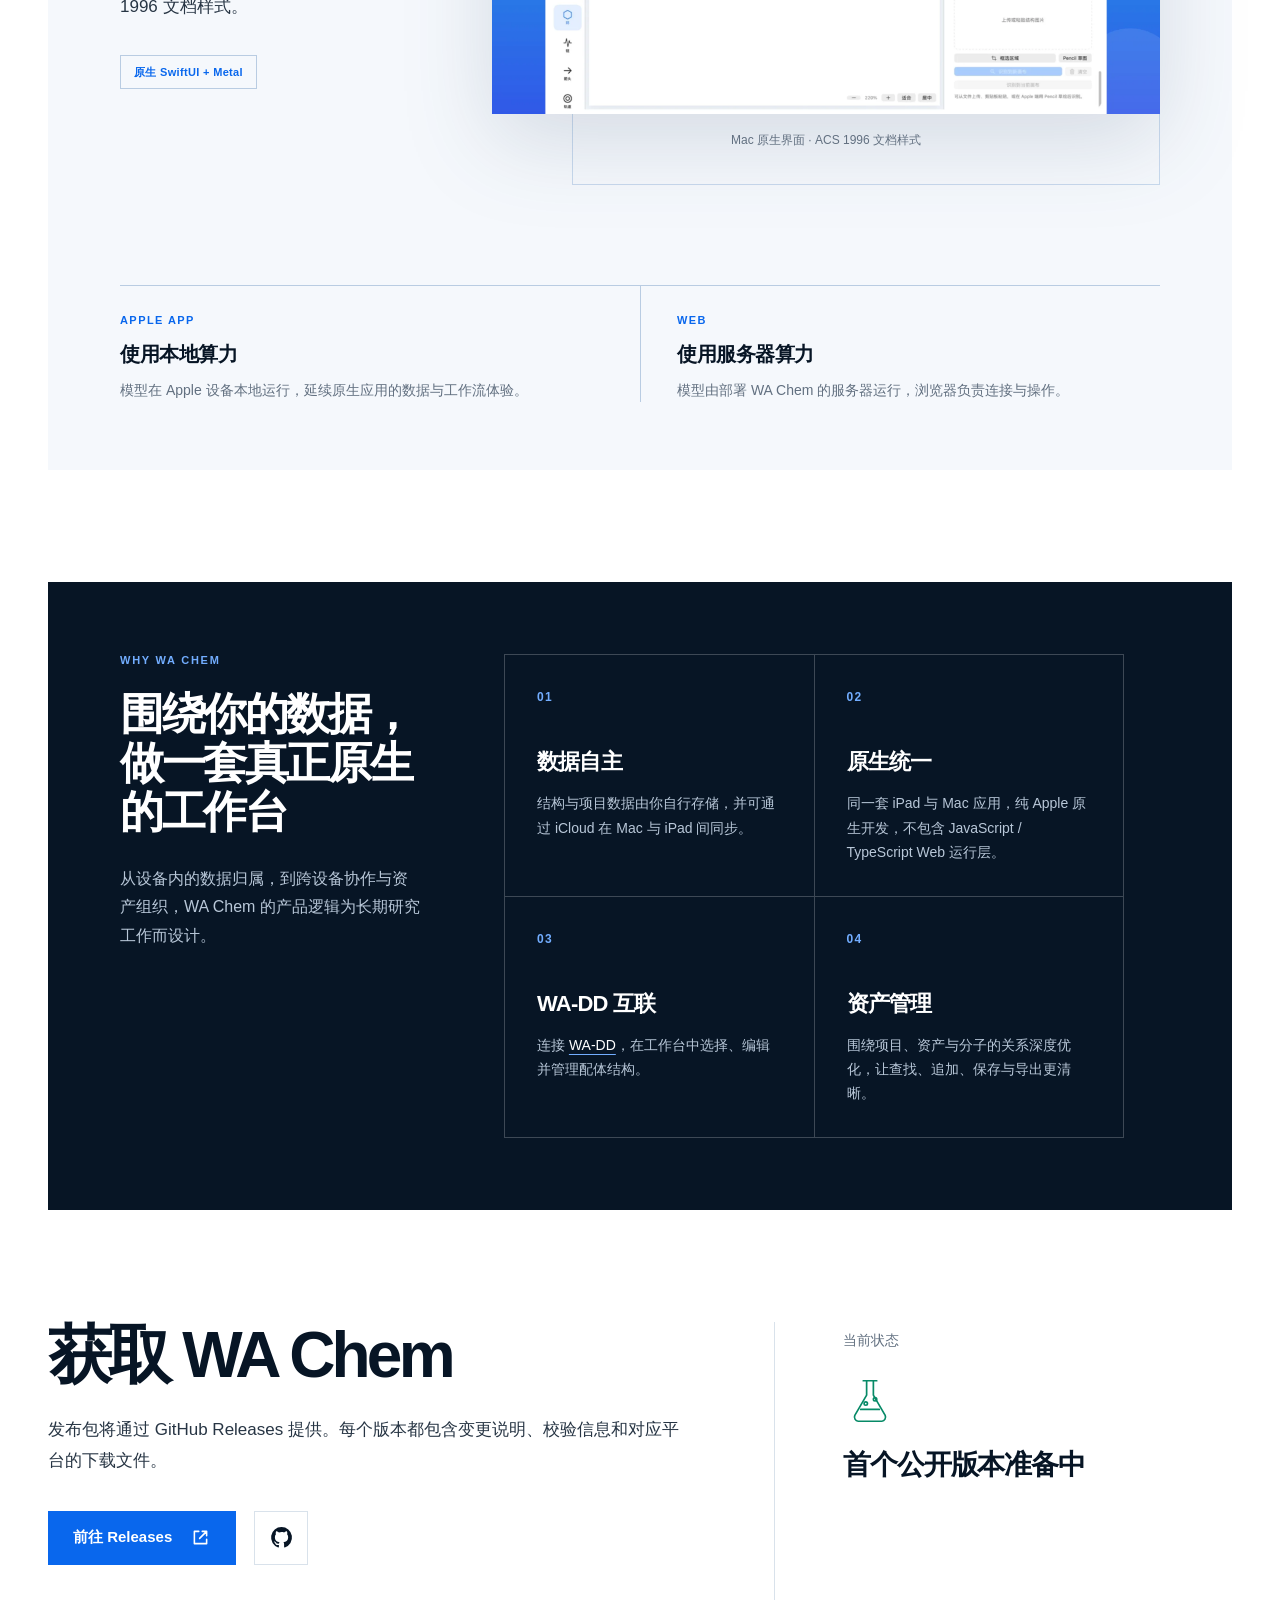
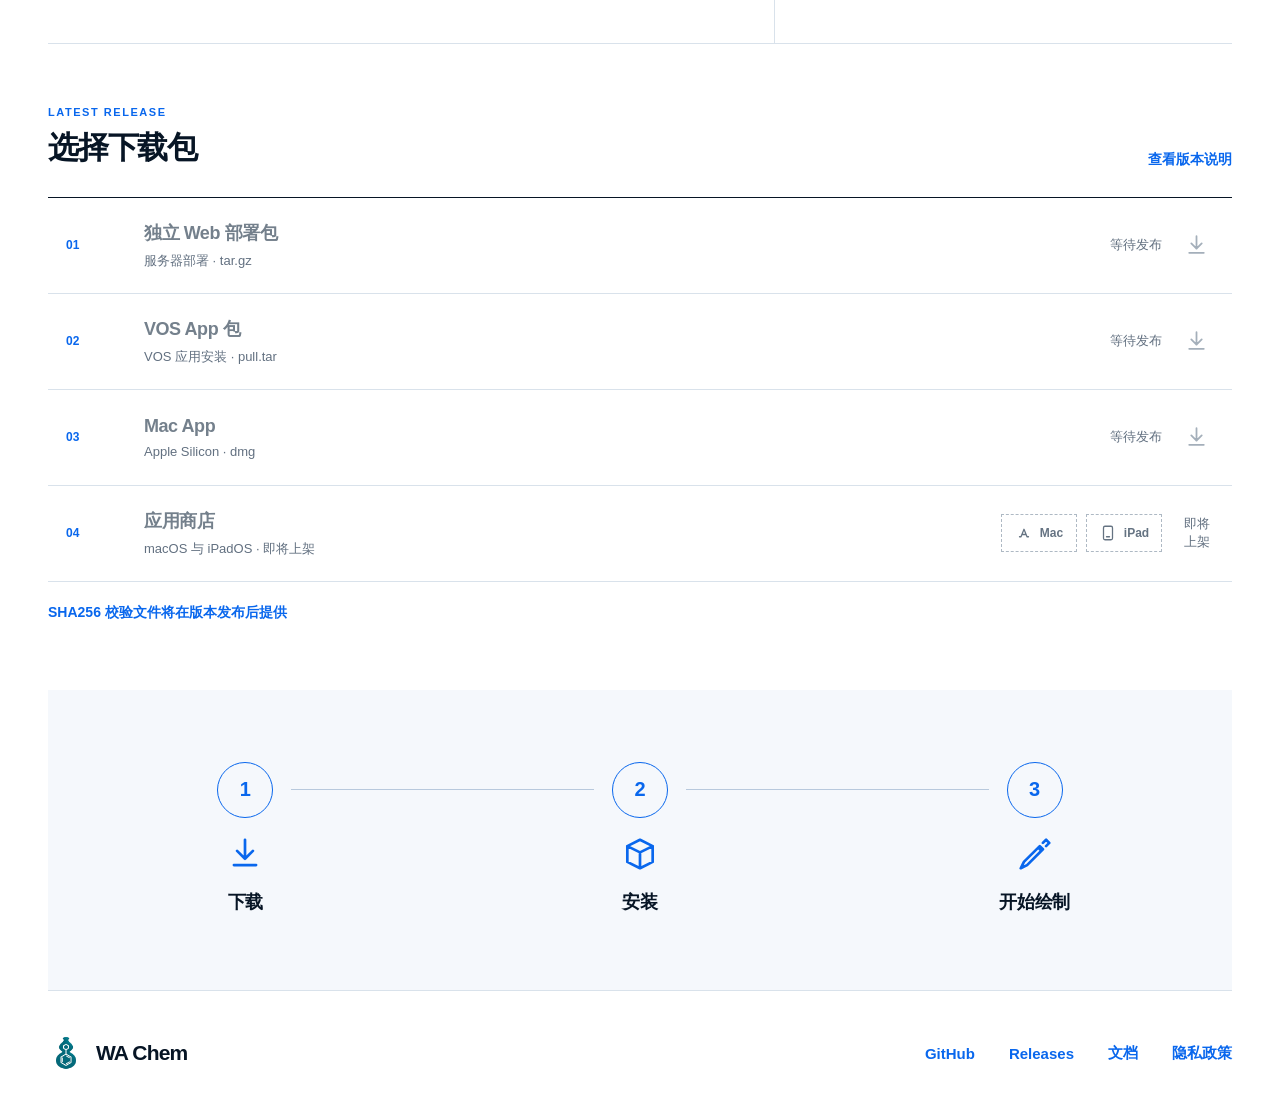
==== commit 7cd7fc70: "feat: link privacy policy in header" ====
--- a/index.html
+++ b/index.html
@@ -22,6 +22,7 @@
           <a href="#product" data-i18n="navProduct">产品</a>
           <a href="#releases" data-i18n="navReleases">发布</a>
           <a href="https://github.com/huluxiaohuowa/wachem-web/tree/main/docs" data-i18n="navDocs">文档</a>
+          <a href="privacy/" data-i18n="privacyPolicy">隐私政策</a>
           <a href="https://github.com/huluxiaohuowa/wachem-web">GitHub</a>
         </nav>
         <button class="language-toggle" type="button" data-language-toggle aria-label="Switch to English">
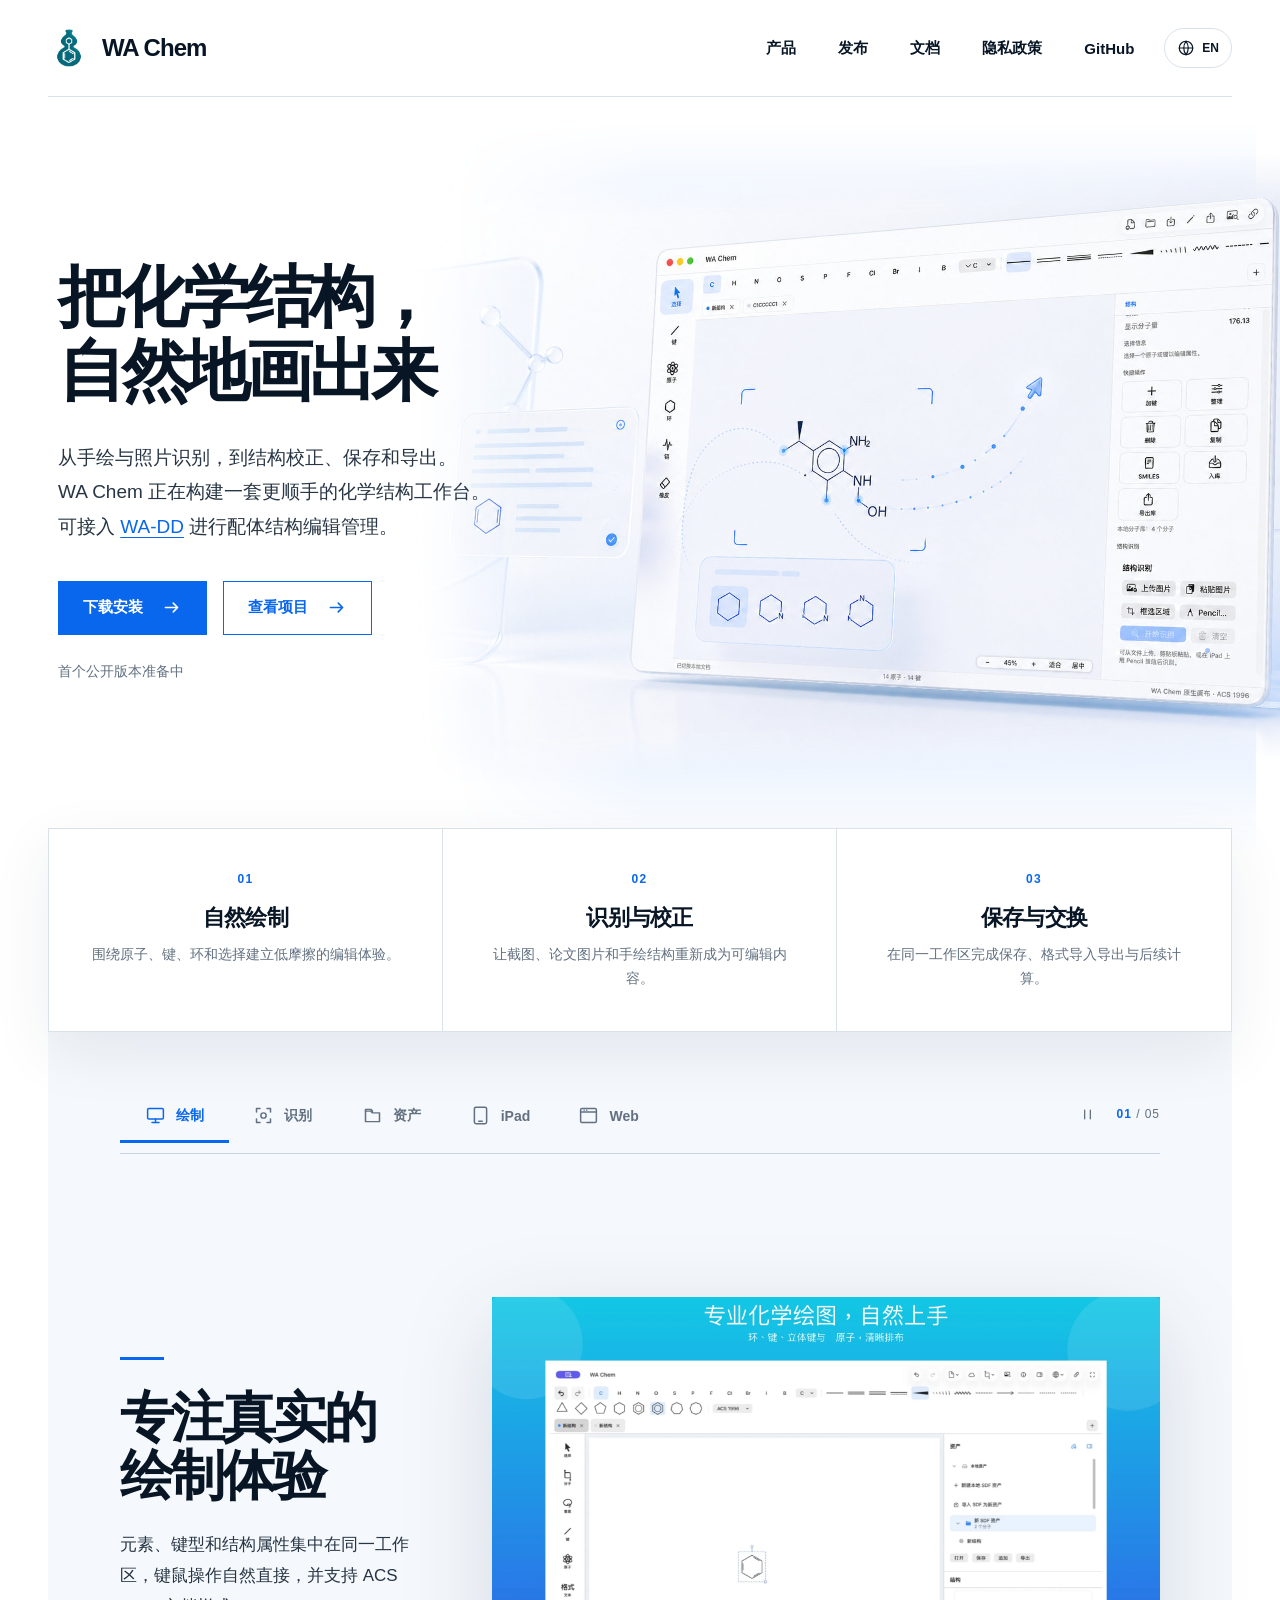
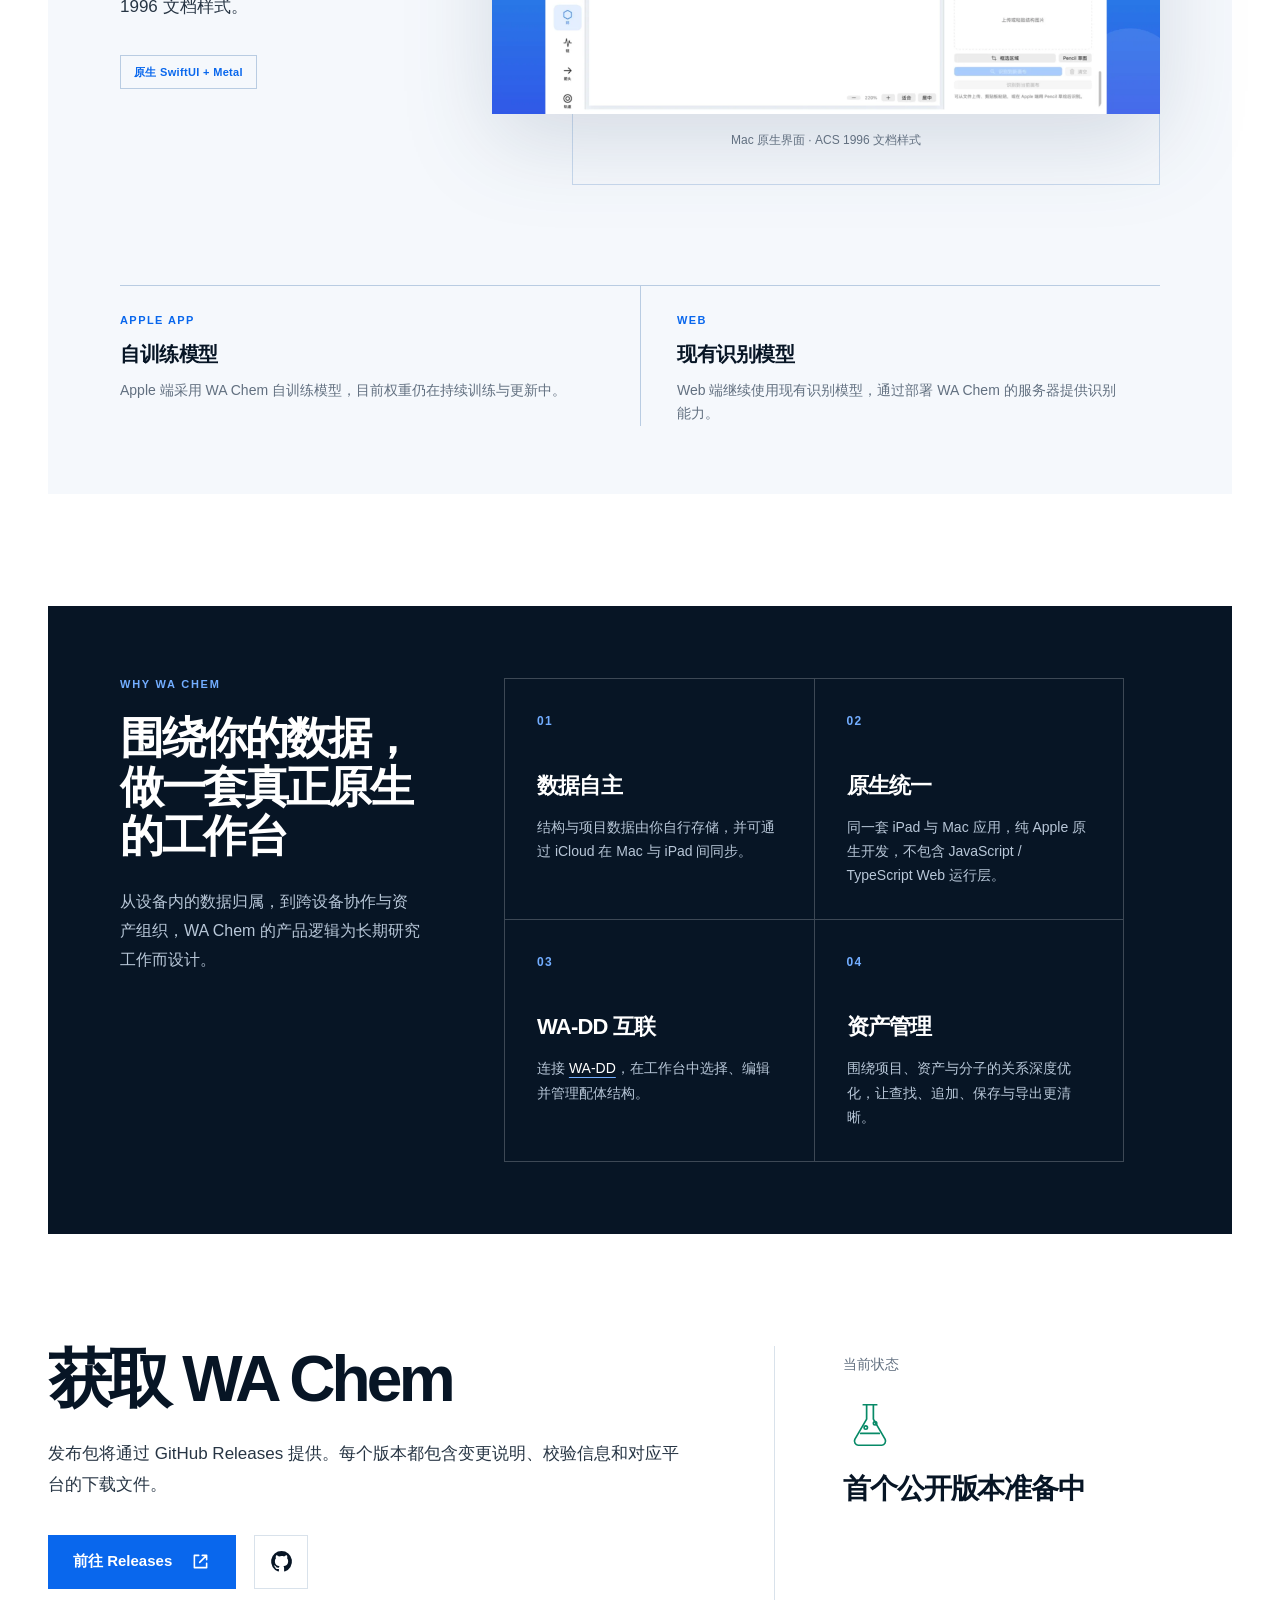
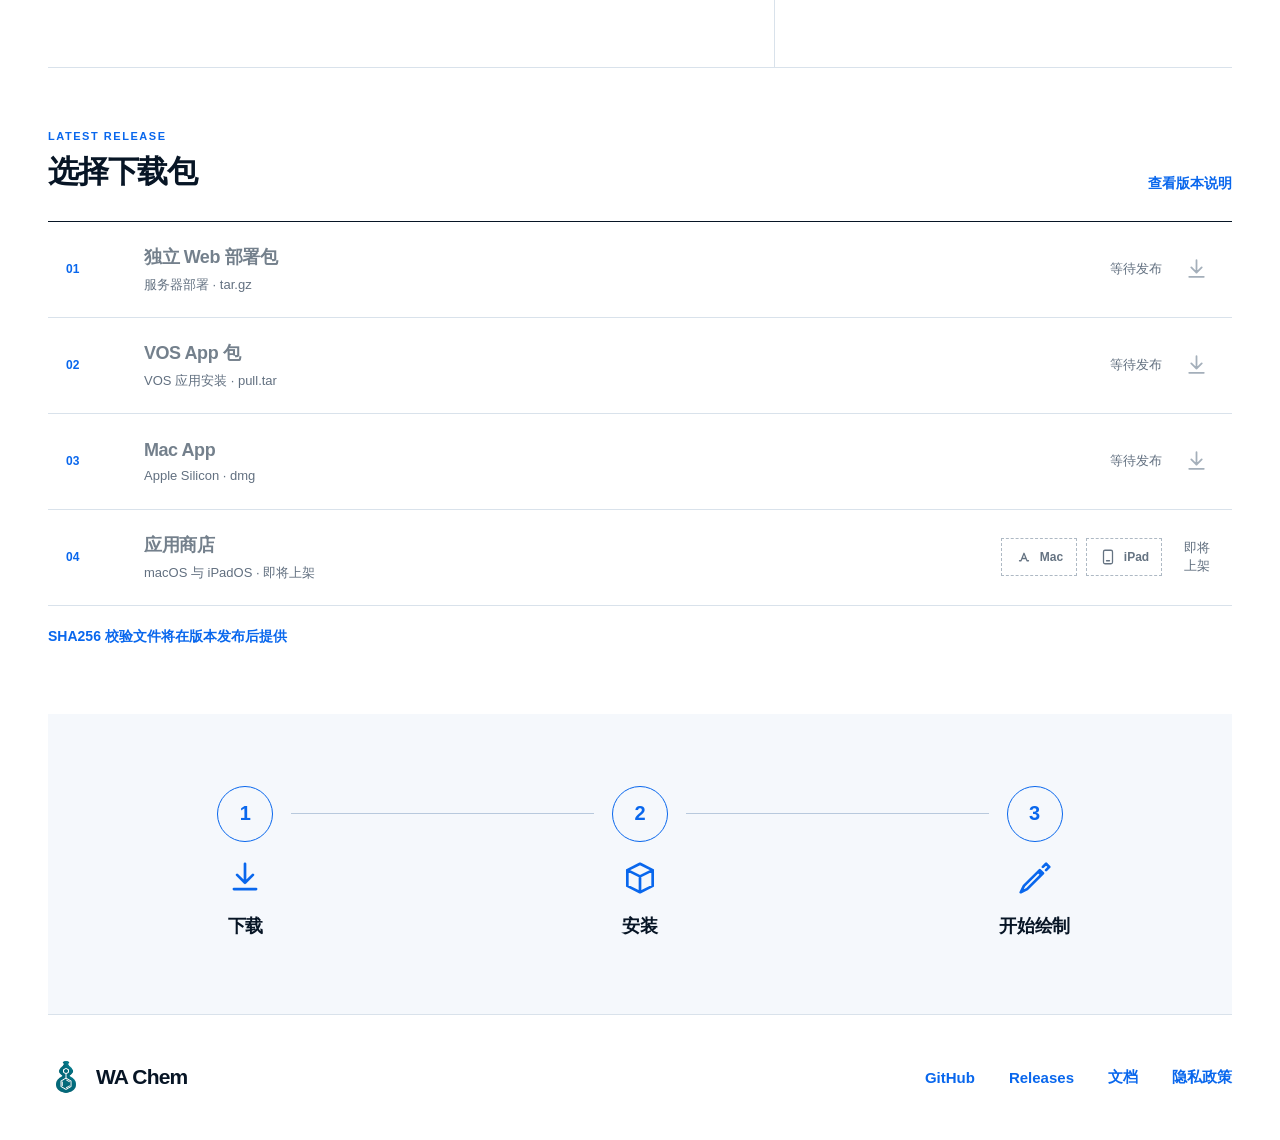
==== commit c9a03ce5: "docs: distinguish Apple and Web recognition models" ====
--- a/index.html
+++ b/index.html
@@ -212,16 +212,16 @@
           </article>
         </div>
 
-        <div class="compute-paths" aria-label="不同版本的模型算力来源" data-i18n-aria="computePaths">
+        <div class="compute-paths" aria-label="Apple 与 Web 识别模型" data-i18n-aria="recognitionModels">
           <article>
             <span>Apple App</span>
-            <strong data-i18n="localCompute">使用本地算力</strong>
-            <p data-i18n="localComputeBody">模型在 Apple 设备本地运行，延续原生应用的数据与工作流体验。</p>
+            <strong data-i18n="appleSelfTrainedModel">自训练模型</strong>
+            <p data-i18n="appleSelfTrainedModelBody">Apple 端采用 WA Chem 自训练模型，目前权重仍在持续训练与更新中。</p>
           </article>
           <article>
             <span>Web</span>
-            <strong data-i18n="serverCompute">使用服务器算力</strong>
-            <p data-i18n="serverComputeBody">模型由部署 WA Chem 的服务器运行，浏览器负责连接与操作。</p>
+            <strong data-i18n="webExistingModel">现有识别模型</strong>
+            <p data-i18n="webExistingModelBody">Web 端继续使用现有识别模型，通过部署 WA Chem 的服务器提供识别能力。</p>
           </article>
         </div>
       </section>
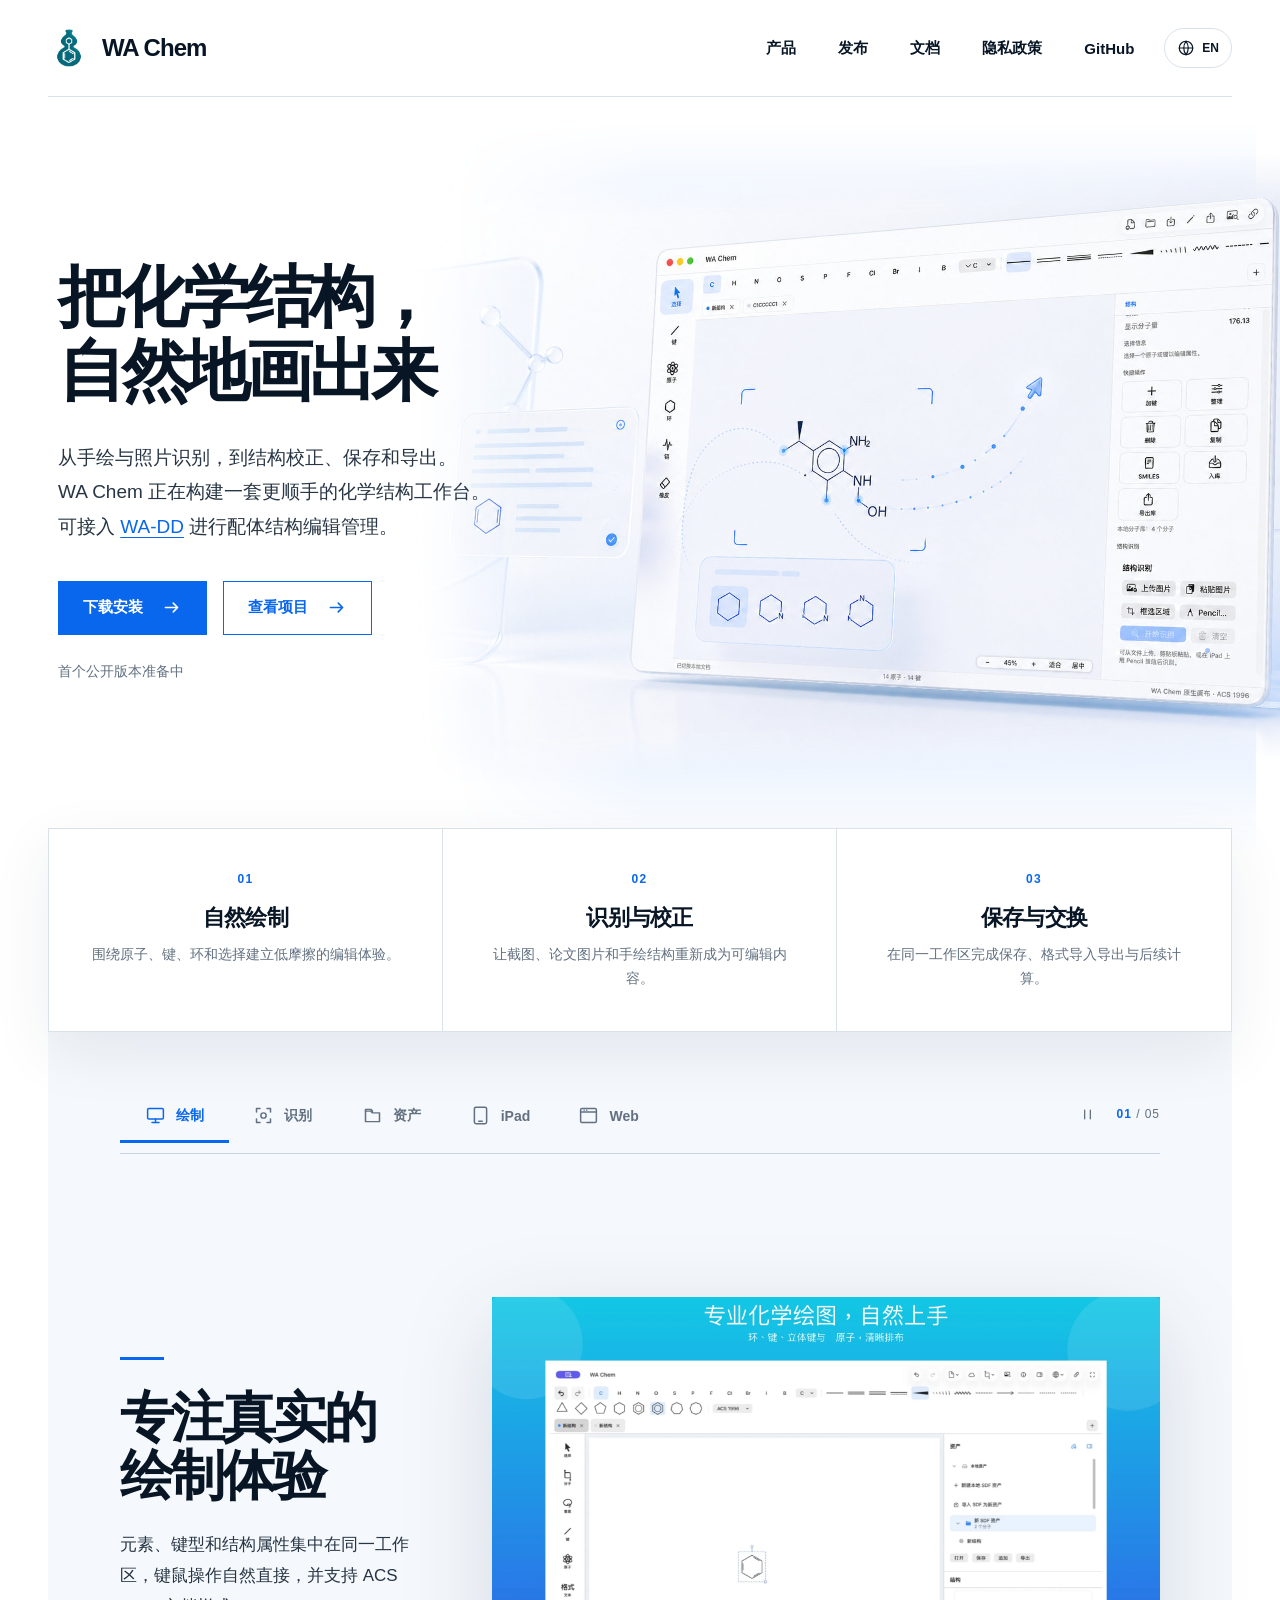
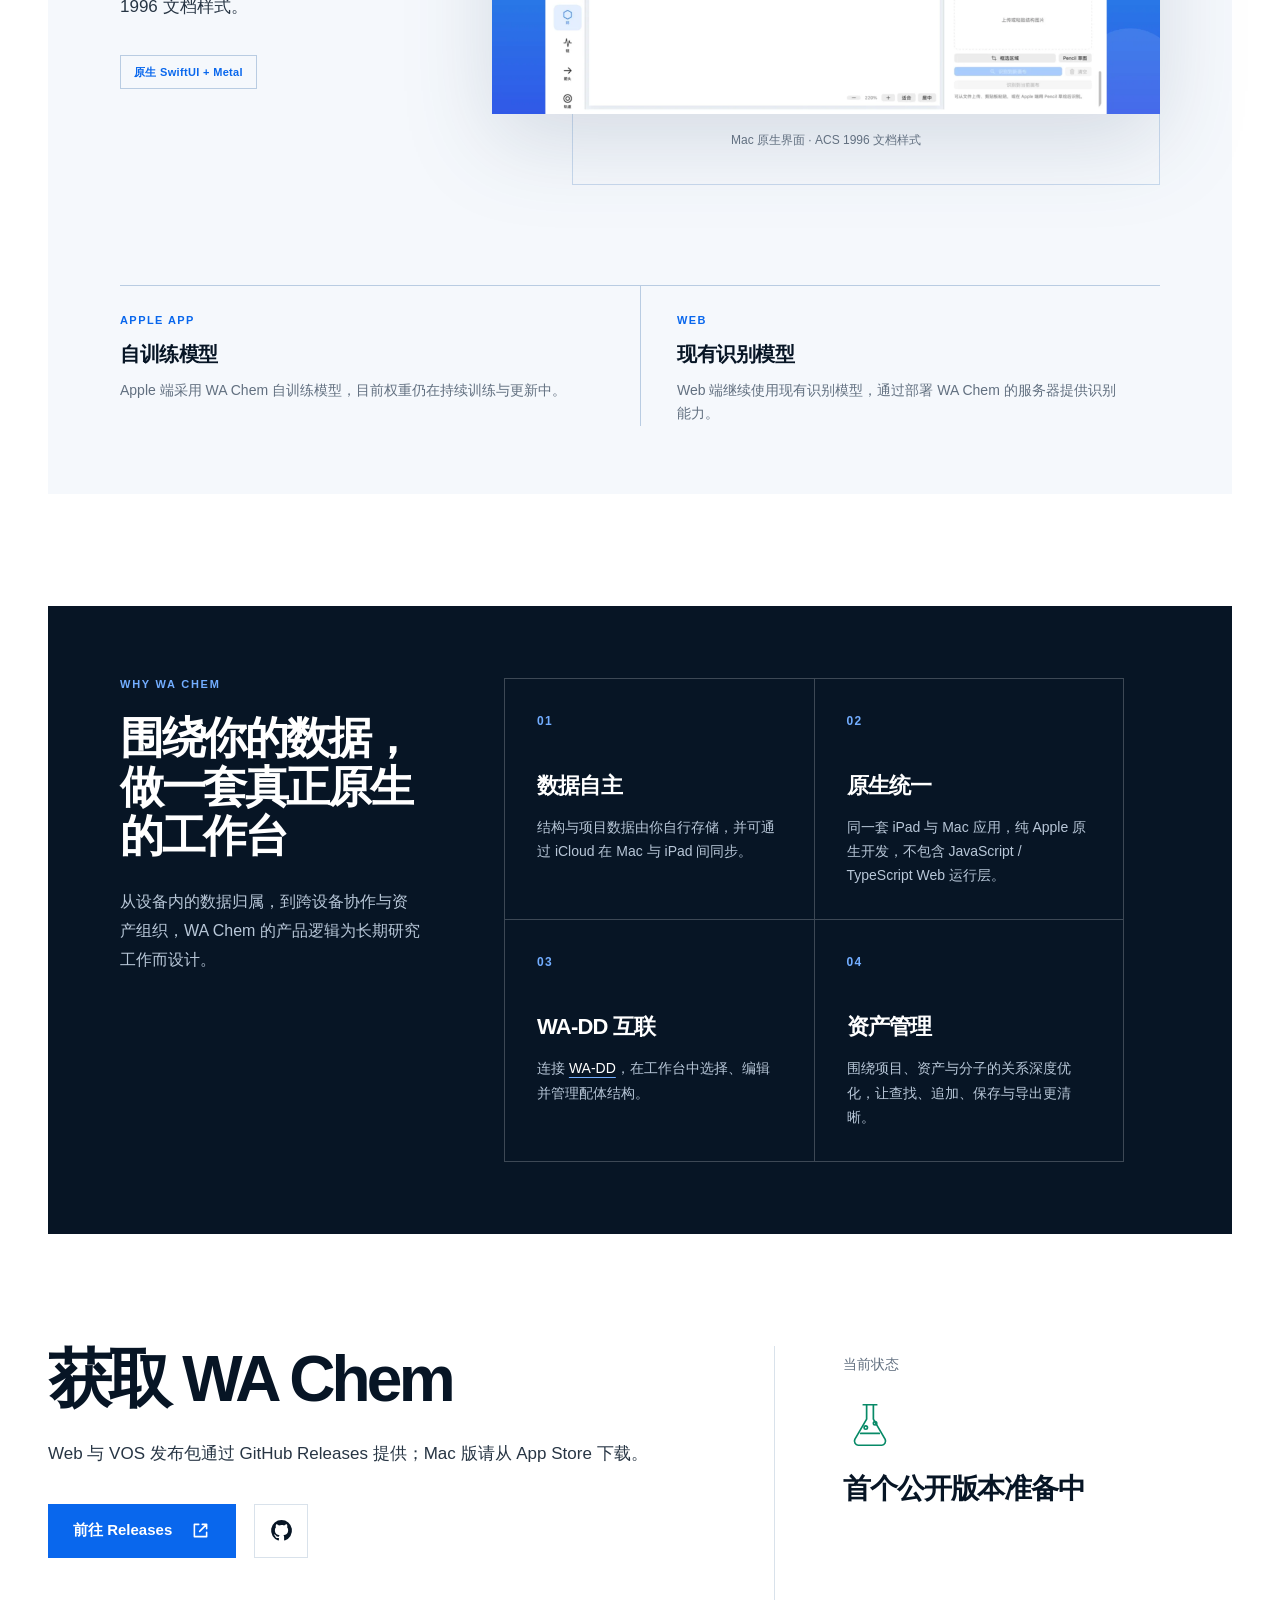
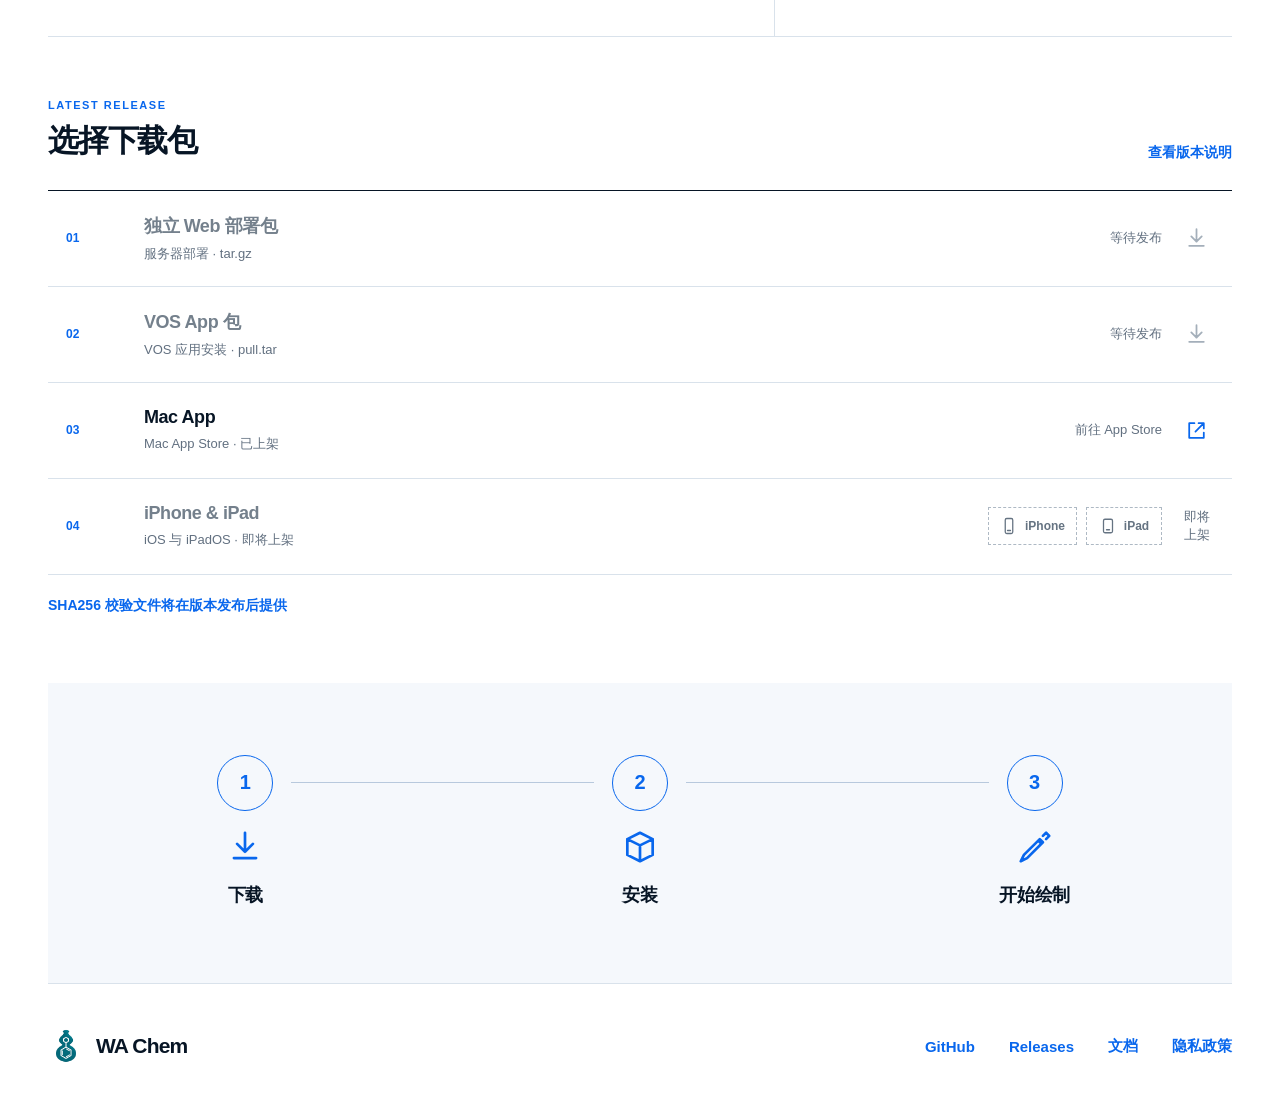
==== commit 205cee0c: "feat: link Mac download to App Store" ====
--- a/index.html
+++ b/index.html
@@ -259,7 +259,7 @@
       <section class="release-section" id="releases" aria-labelledby="releases-title">
         <div class="release-copy">
           <h2 id="releases-title" data-i18n="getWaChem">获取 WA Chem</h2>
-          <p data-i18n="releaseBody">发布包将通过 GitHub Releases 提供。每个版本都包含变更说明、校验信息和对应平台的下载文件。</p>
+          <p data-i18n="releaseBody">Web 与 VOS 发布包通过 GitHub Releases 提供；Mac 版请从 App Store 下载。</p>
           <div class="release-actions">
             <a class="button button-primary" href="https://github.com/huluxiaohuowa/wachem-web/releases">
               <span data-i18n="goToReleases">前往 Releases</span>
@@ -314,28 +314,29 @@
               <svg aria-hidden="true" viewBox="0 0 24 24"><path d="M12 3v12m-5-5 5 5 5-5M5 19h14" /></svg>
             </a>
             <a
-              class="download-item is-pending"
-              data-download-key="mac"
-              href="https://github.com/huluxiaohuowa/wachem-web/releases"
+              class="download-item"
+              href="https://apps.apple.com/app/wa-chem/id6809643025"
+              aria-label="前往 App Store"
+              data-i18n-aria="openMacAppStore"
             >
               <span class="download-index">03</span>
               <span class="download-copy">
                 <strong>Mac App</strong>
-                <small data-i18n="macPackageMeta">Apple Silicon · dmg</small>
-              </span>
-              <span class="download-meta" data-download-meta data-i18n="waitingRelease">等待发布</span>
-              <svg aria-hidden="true" viewBox="0 0 24 24"><path d="M12 3v12m-5-5 5 5 5-5M5 19h14" /></svg>
+                <small data-i18n="macStoreMeta">Mac App Store · 已上架</small>
+              </span>
+              <span class="download-meta" data-i18n="openMacAppStore">前往 App Store</span>
+              <svg aria-hidden="true" viewBox="0 0 24 24"><path d="M14 5h5v5m0-5-8 8M19 14v5H5V5h5" /></svg>
             </a>
             <div class="download-item is-pending store-item">
               <span class="download-index">04</span>
               <span class="download-copy">
-                <strong data-i18n="appStore">应用商店</strong>
-                <small data-i18n="appStoreMeta">macOS 与 iPadOS · 即将上架</small>
-              </span>
-              <span class="store-placeholders" aria-label="Mac App Store 与 iPad App Store 尚未上架" data-i18n-aria="appStoresPending">
+                <strong>iPhone &amp; iPad</strong>
+                <small data-i18n="appStoreMeta">iOS 与 iPadOS · 即将上架</small>
+              </span>
+              <span class="store-placeholders" aria-label="iPhone 与 iPad 版即将上架" data-i18n-aria="appStoresPending">
                 <span class="store-placeholder">
-                  <svg aria-hidden="true" viewBox="0 0 24 24"><path d="m8 17 4-10 4 10M9.5 14h5M6 17h2m8 0h2" /></svg>
-                  Mac
+                  <svg aria-hidden="true" viewBox="0 0 24 24"><rect x="7" y="2" width="10" height="20" rx="2" /><path d="M10 18h4" /></svg>
+                  iPhone
                 </span>
                 <span class="store-placeholder">
                   <svg aria-hidden="true" viewBox="0 0 24 24"><rect x="6" y="3" width="12" height="18" rx="2" /><path d="M10 17h4" /></svg>
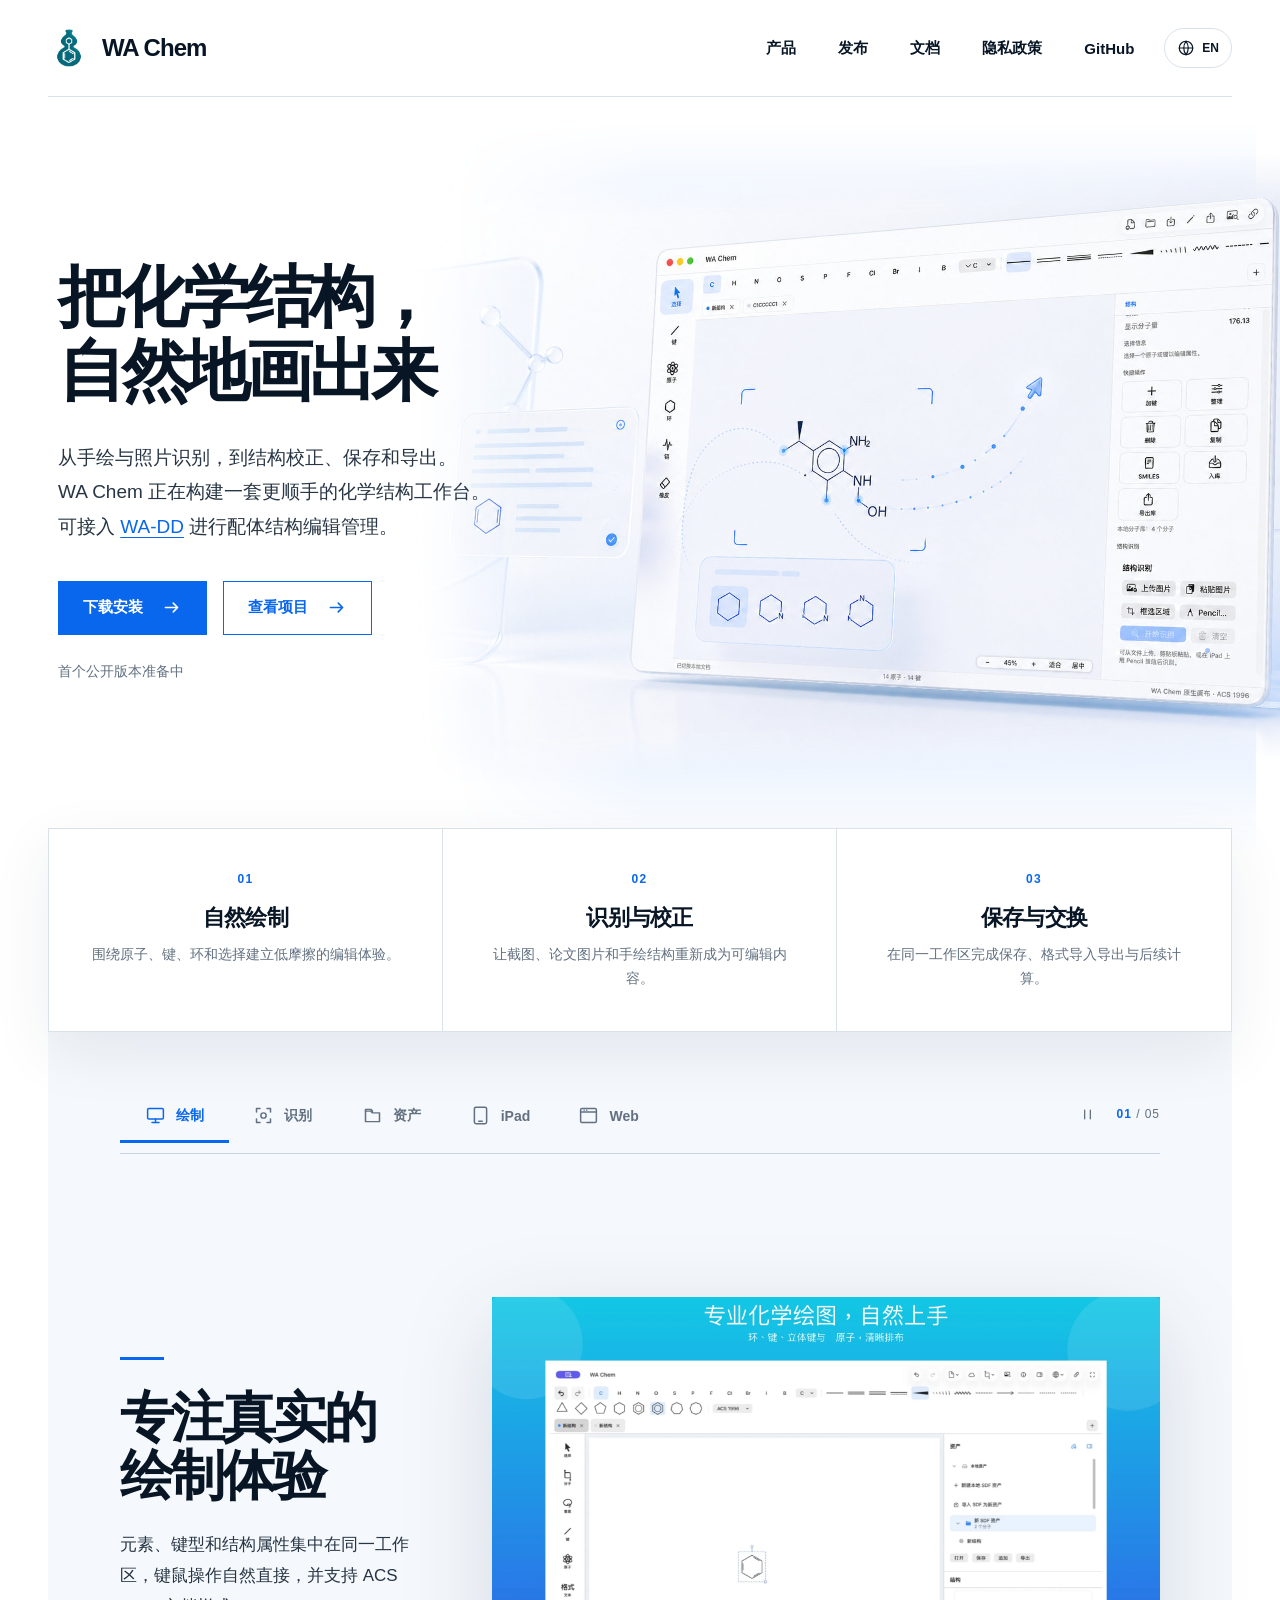
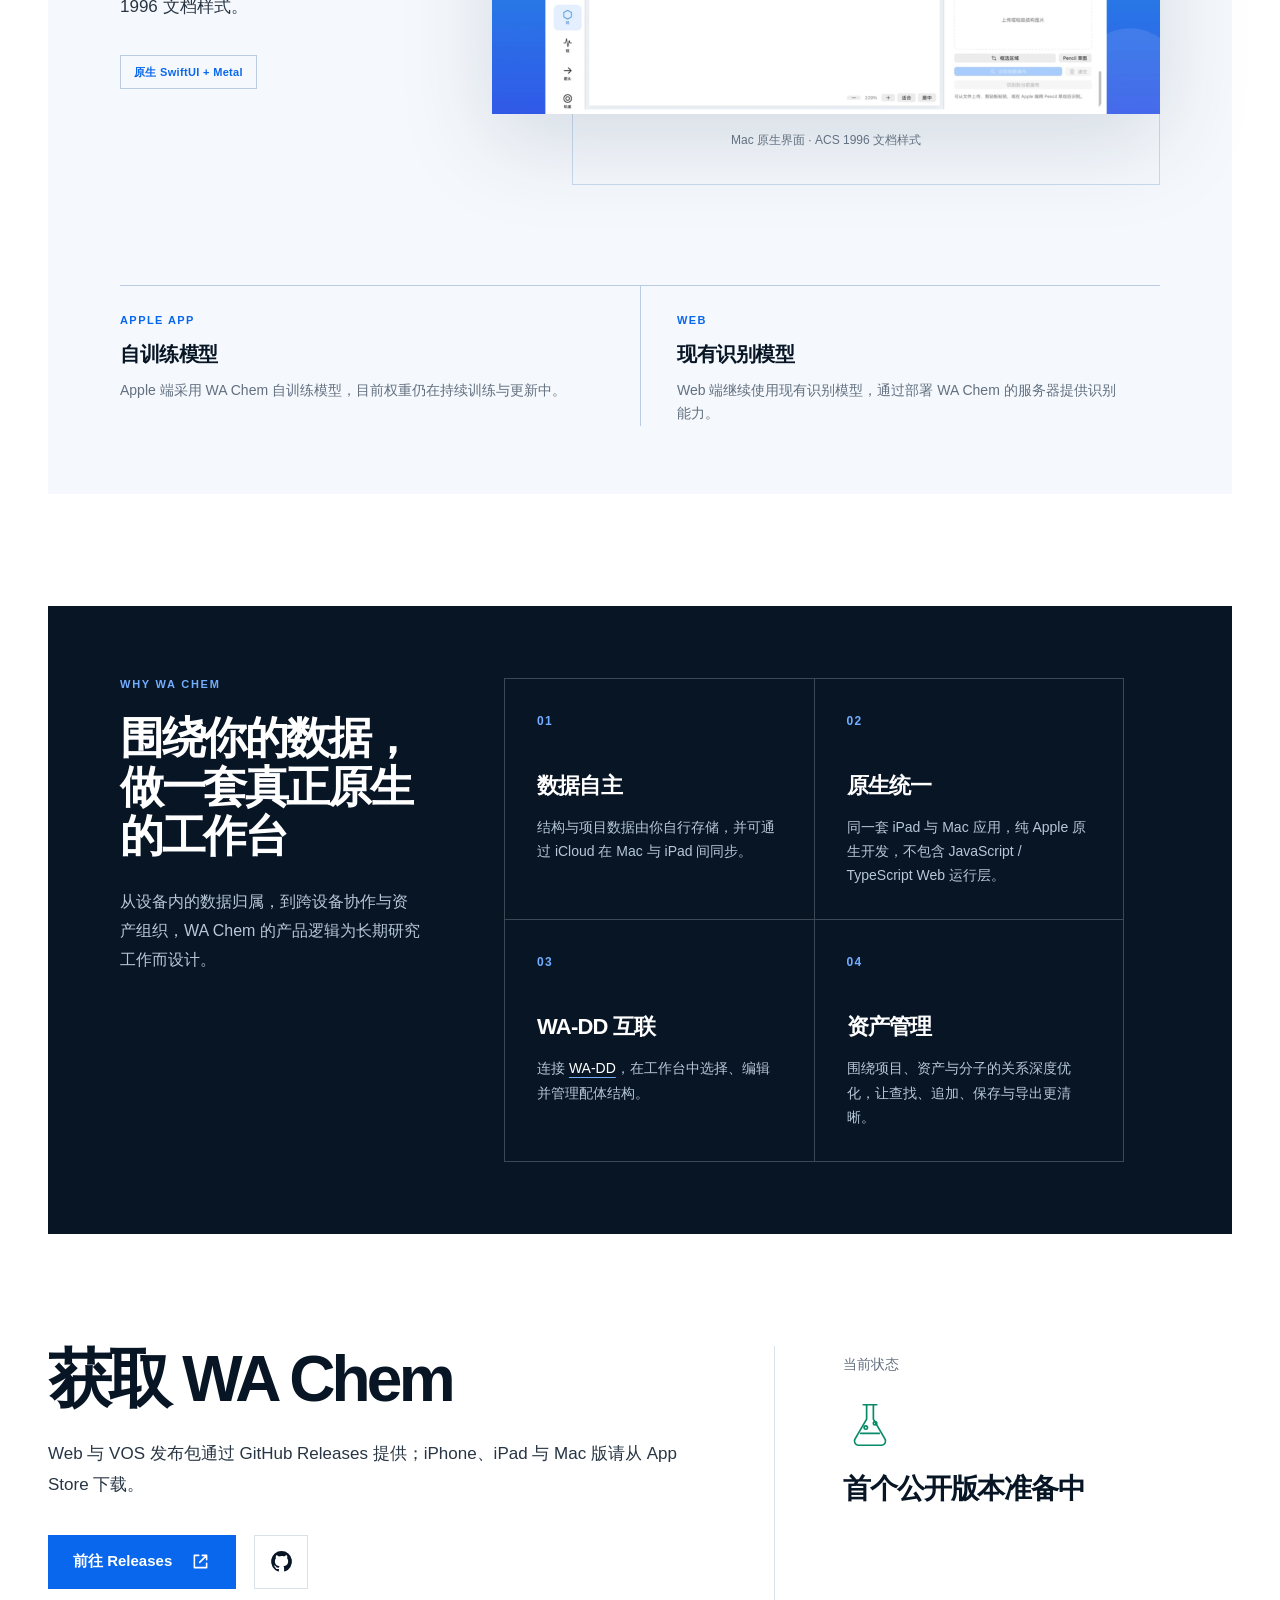
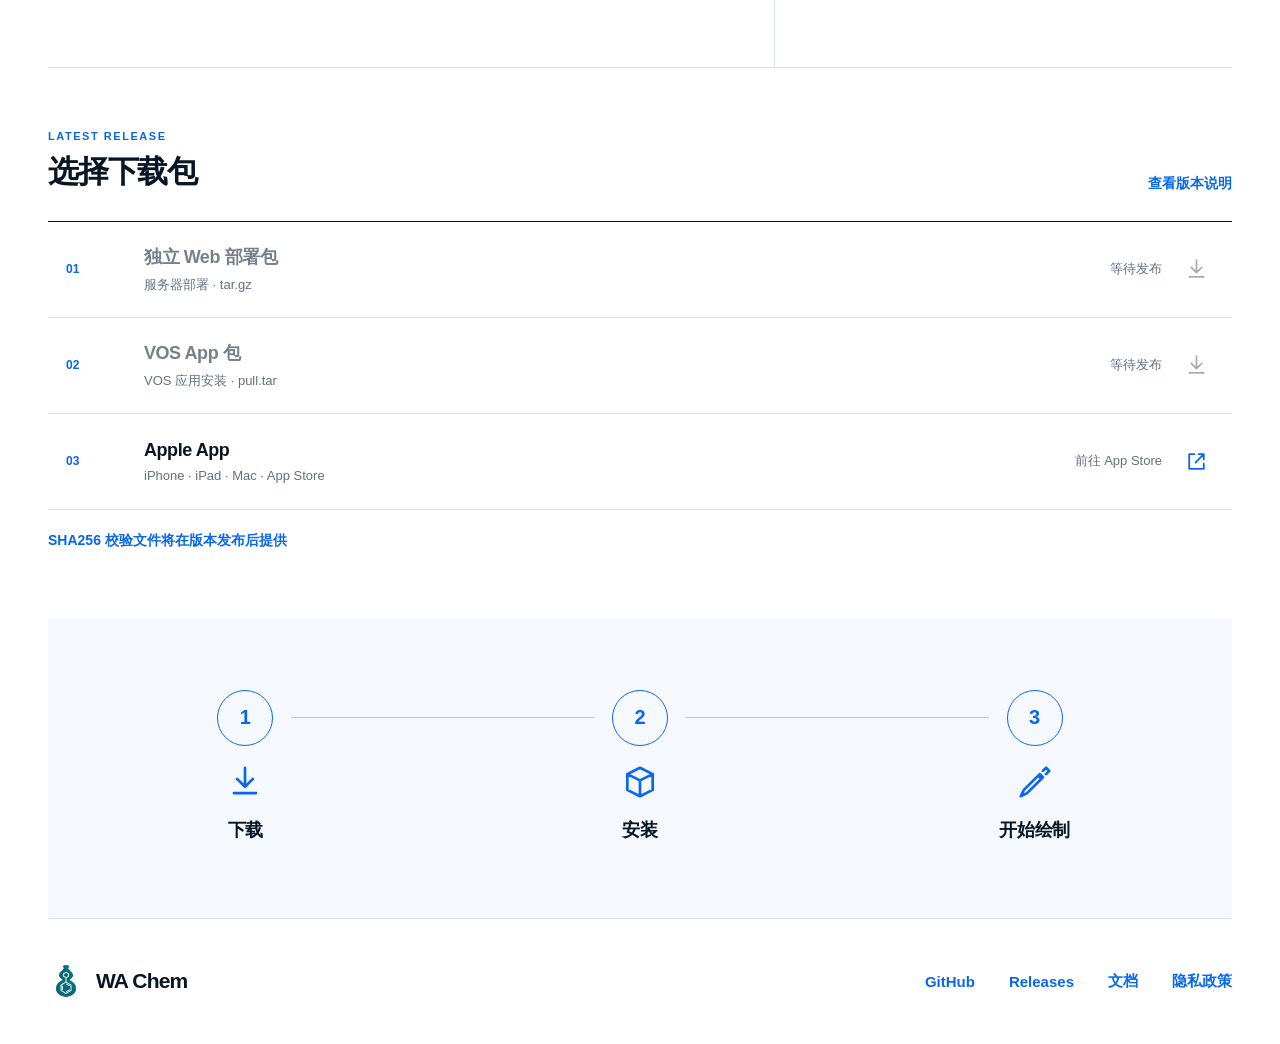
==== commit dfbb6b4b: "feat: unify Apple App Store download" ====
--- a/index.html
+++ b/index.html
@@ -259,7 +259,7 @@
       <section class="release-section" id="releases" aria-labelledby="releases-title">
         <div class="release-copy">
           <h2 id="releases-title" data-i18n="getWaChem">获取 WA Chem</h2>
-          <p data-i18n="releaseBody">Web 与 VOS 发布包通过 GitHub Releases 提供；Mac 版请从 App Store 下载。</p>
+          <p data-i18n="releaseBody">Web 与 VOS 发布包通过 GitHub Releases 提供；iPhone、iPad 与 Mac 版请从 App Store 下载。</p>
           <div class="release-actions">
             <a class="button button-primary" href="https://github.com/huluxiaohuowa/wachem-web/releases">
               <span data-i18n="goToReleases">前往 Releases</span>
@@ -317,34 +317,16 @@
               class="download-item"
               href="https://apps.apple.com/app/wa-chem/id6809643025"
               aria-label="前往 App Store"
-              data-i18n-aria="openMacAppStore"
+              data-i18n-aria="openAppleAppStore"
             >
               <span class="download-index">03</span>
               <span class="download-copy">
-                <strong>Mac App</strong>
-                <small data-i18n="macStoreMeta">Mac App Store · 已上架</small>
+                <strong>Apple App</strong>
+                <small data-i18n="appleStoreMeta">iPhone · iPad · Mac · App Store</small>
               </span>
-              <span class="download-meta" data-i18n="openMacAppStore">前往 App Store</span>
+              <span class="download-meta" data-i18n="openAppleAppStore">前往 App Store</span>
               <svg aria-hidden="true" viewBox="0 0 24 24"><path d="M14 5h5v5m0-5-8 8M19 14v5H5V5h5" /></svg>
             </a>
-            <div class="download-item is-pending store-item">
-              <span class="download-index">04</span>
-              <span class="download-copy">
-                <strong>iPhone &amp; iPad</strong>
-                <small data-i18n="appStoreMeta">iOS 与 iPadOS · 即将上架</small>
-              </span>
-              <span class="store-placeholders" aria-label="iPhone 与 iPad 版即将上架" data-i18n-aria="appStoresPending">
-                <span class="store-placeholder">
-                  <svg aria-hidden="true" viewBox="0 0 24 24"><rect x="7" y="2" width="10" height="20" rx="2" /><path d="M10 18h4" /></svg>
-                  iPhone
-                </span>
-                <span class="store-placeholder">
-                  <svg aria-hidden="true" viewBox="0 0 24 24"><rect x="6" y="3" width="12" height="18" rx="2" /><path d="M10 17h4" /></svg>
-                  iPad
-                </span>
-              </span>
-              <span class="store-coming" data-i18n="comingSoon">即将上架</span>
-            </div>
           </div>
           <a class="checksum-link" data-download-key="checksums" data-i18n="checksumsPending" href="https://github.com/huluxiaohuowa/wachem-web/releases">
             SHA256 校验文件将在版本发布后提供
